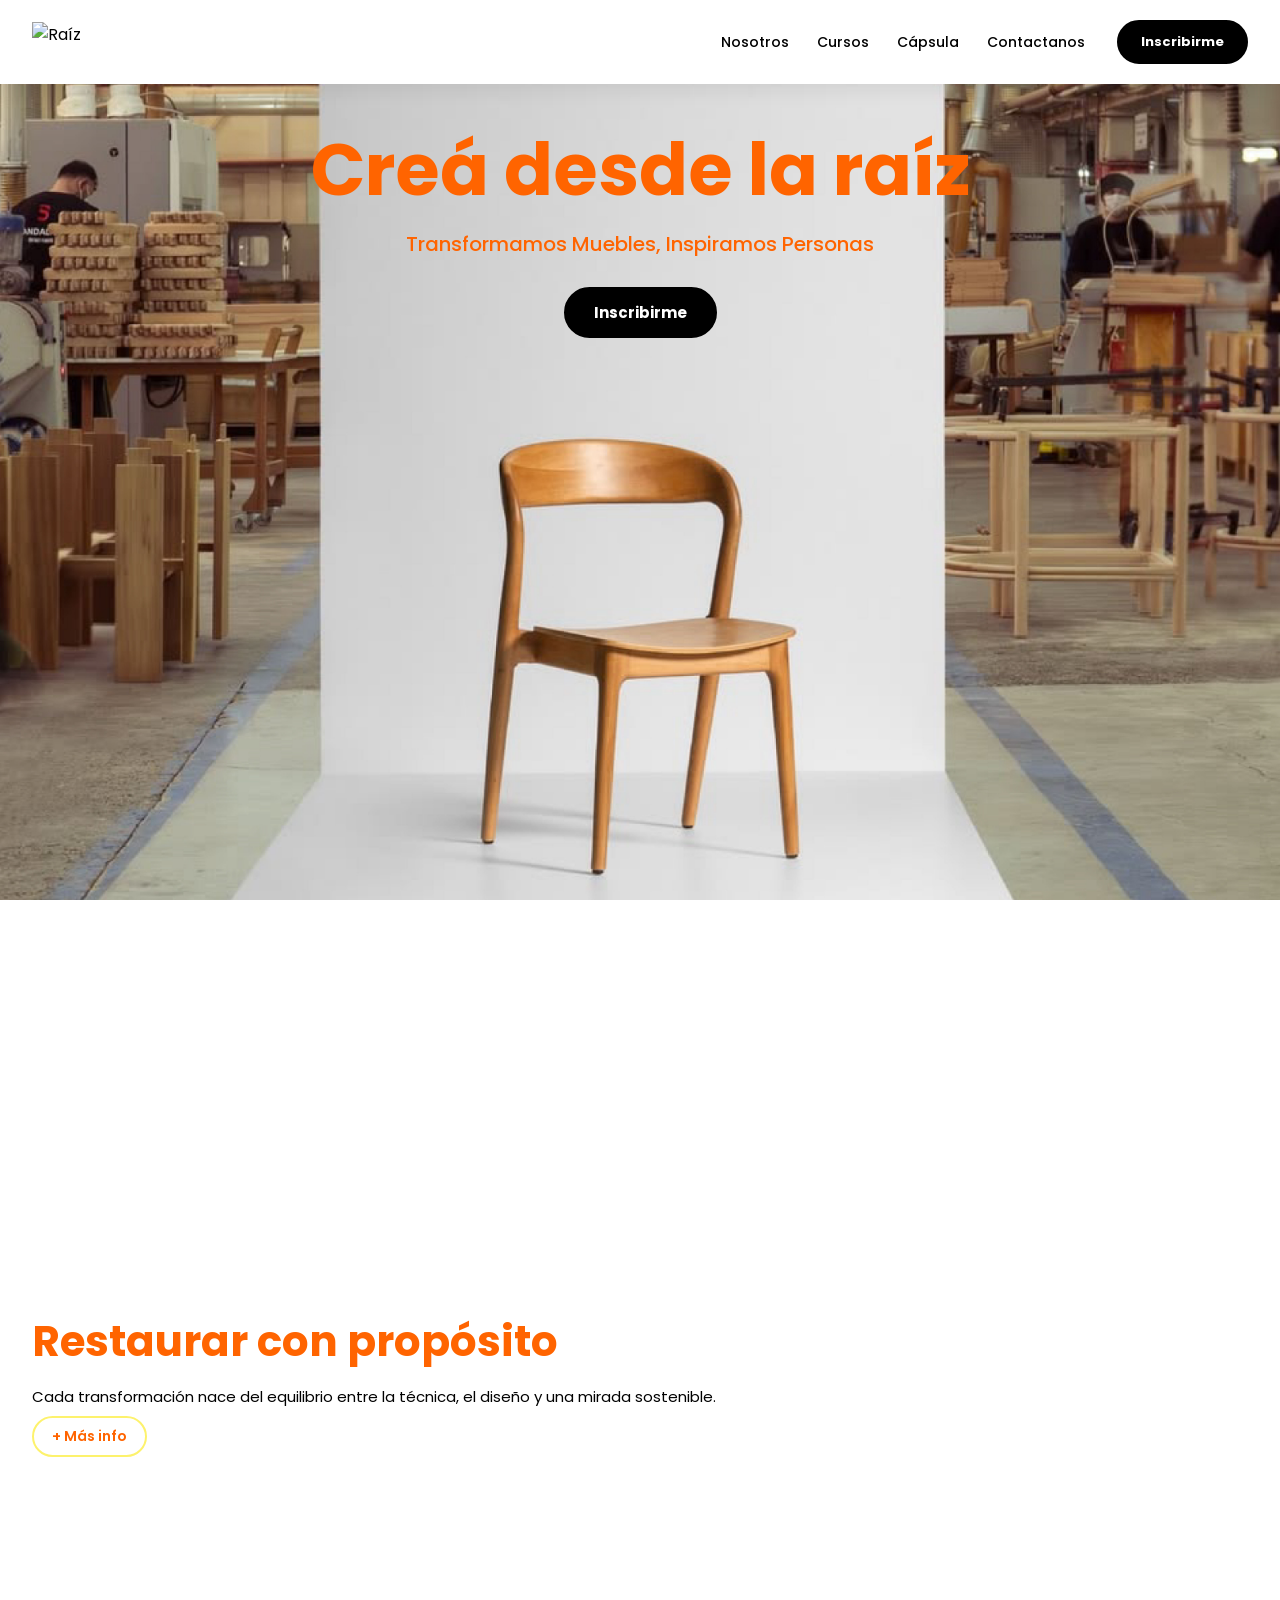
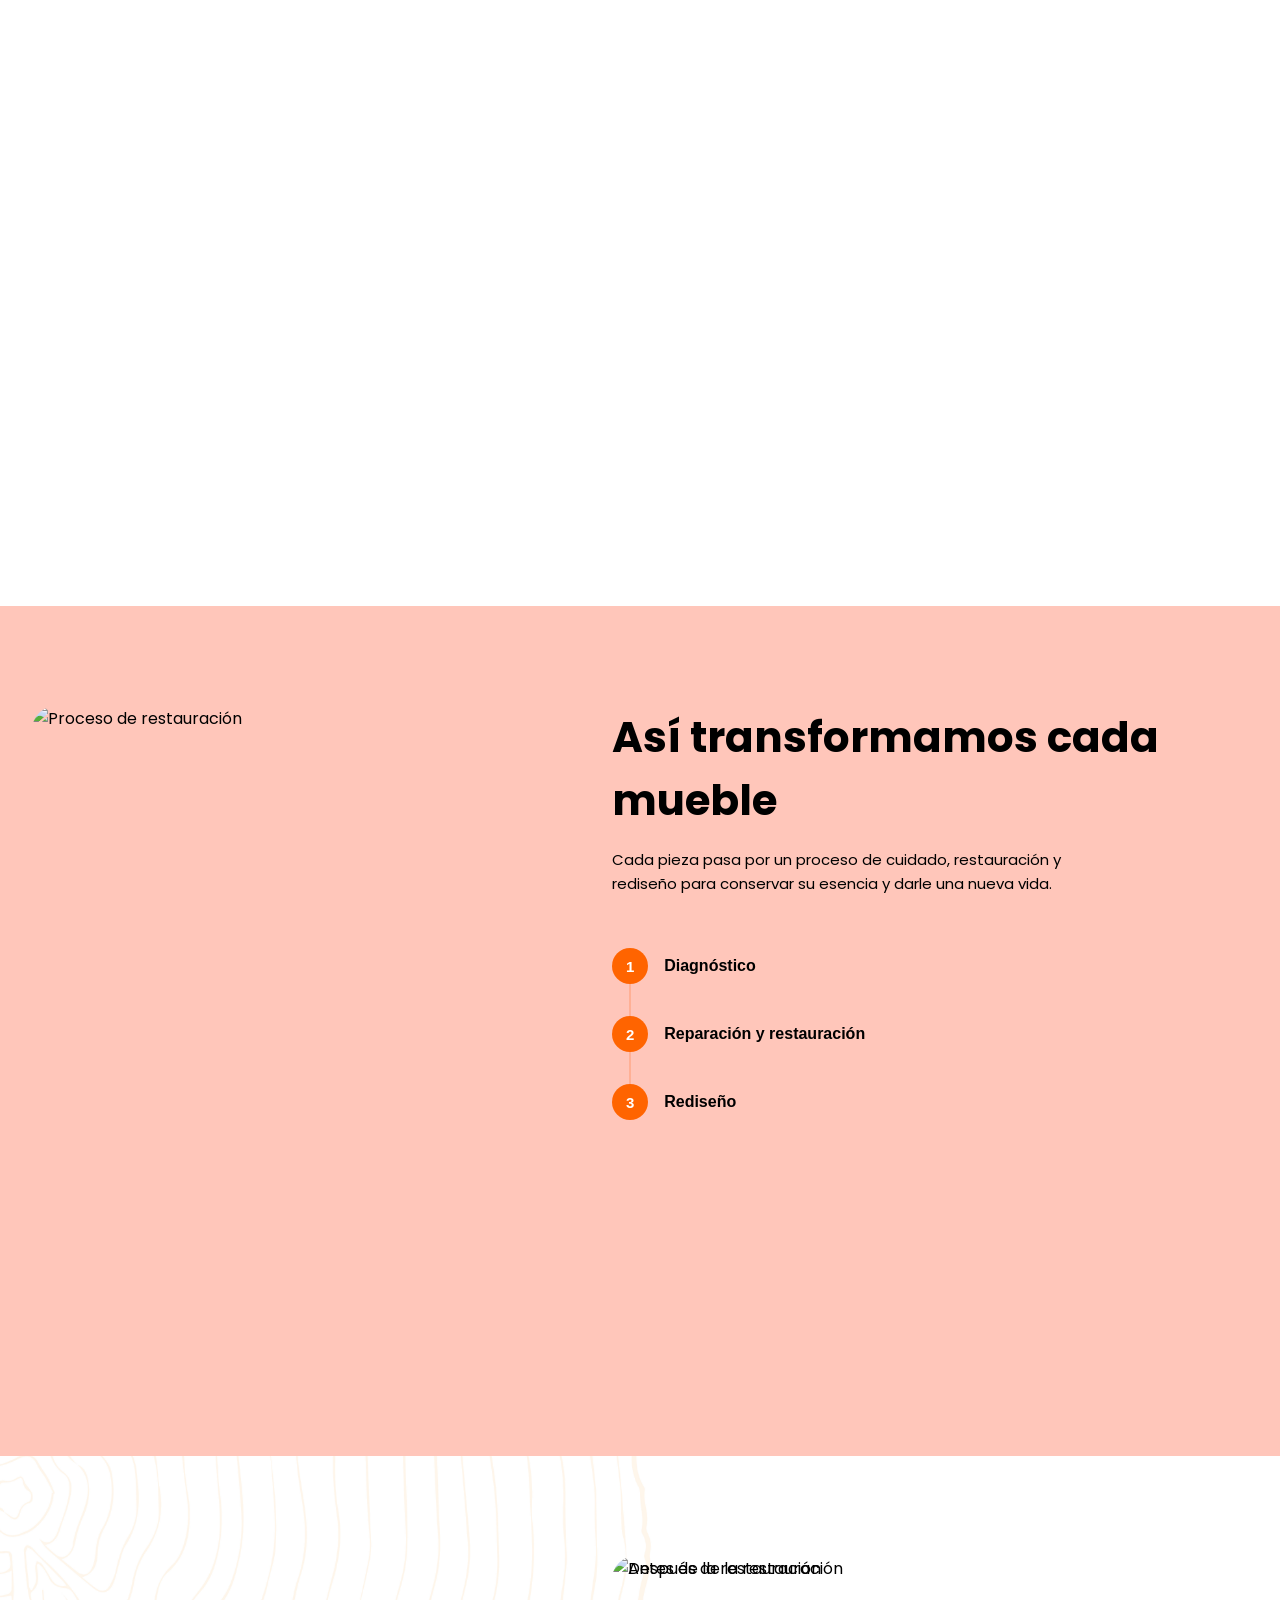
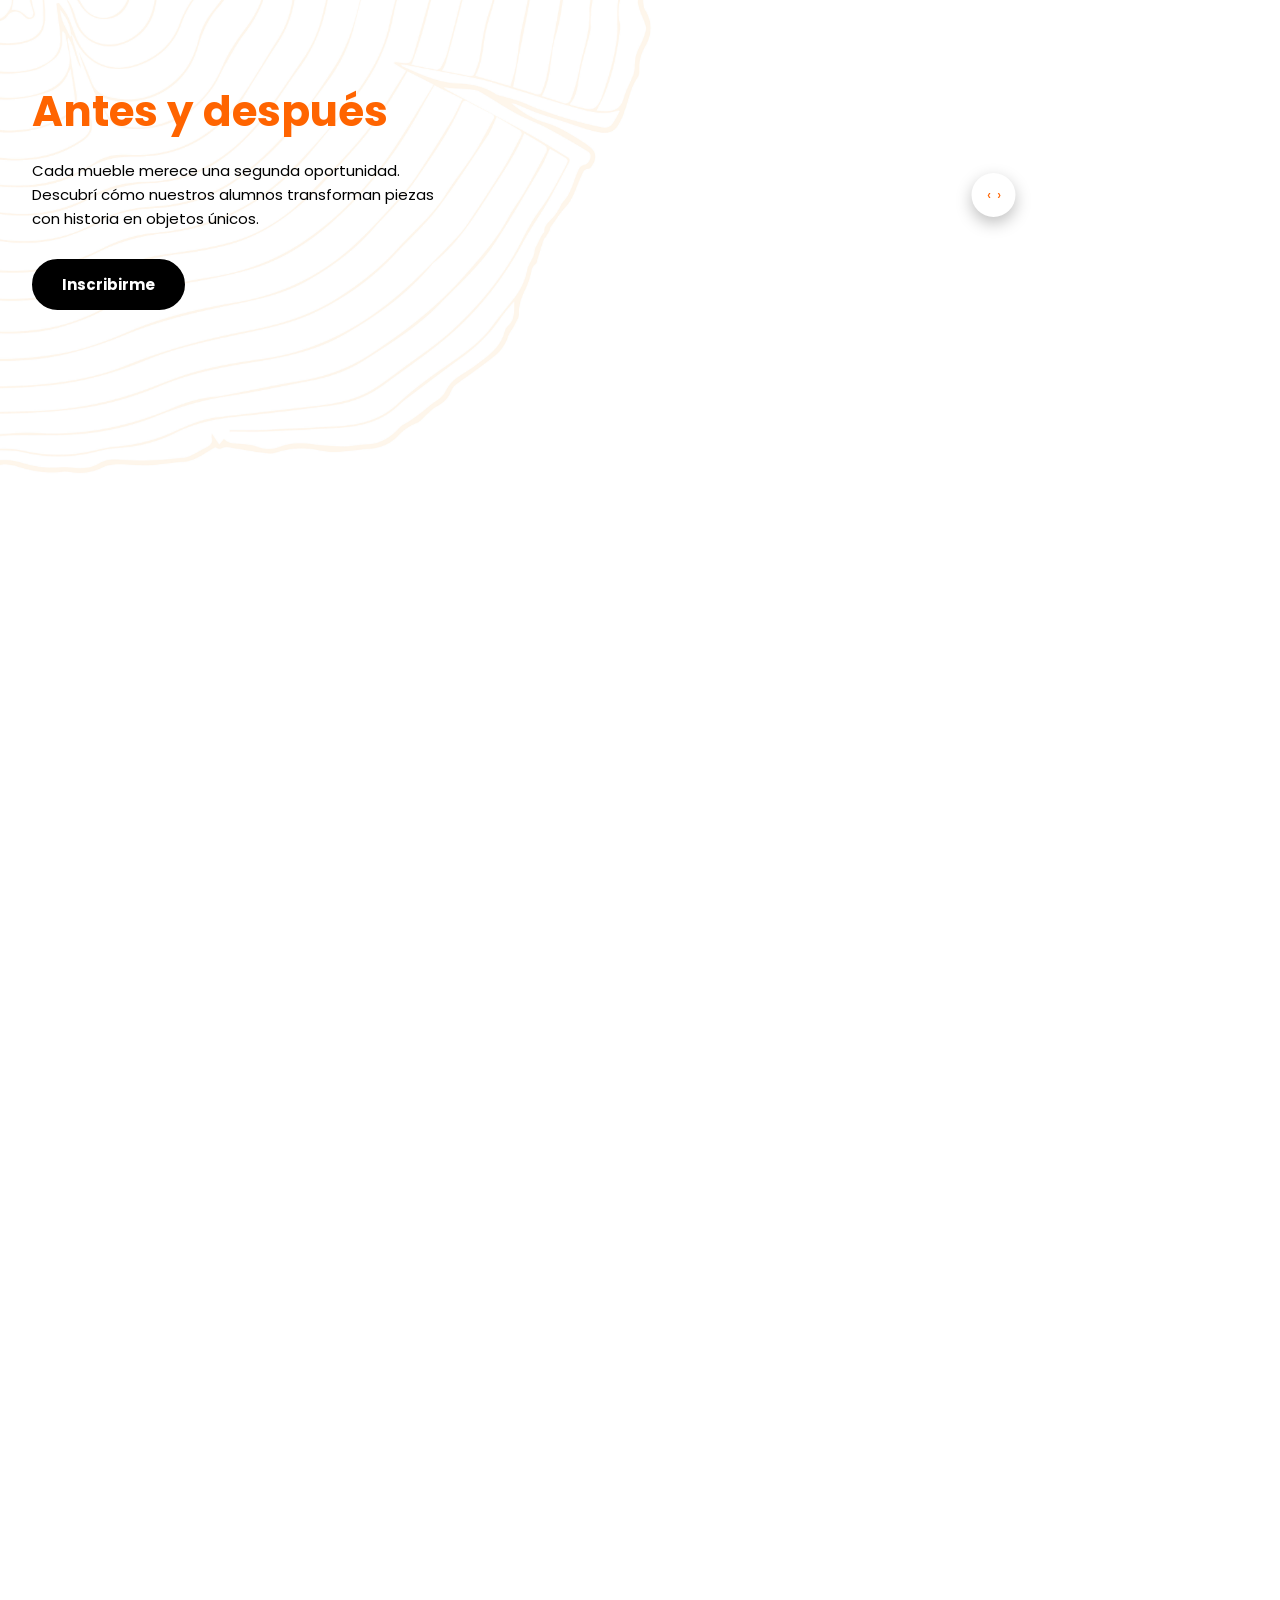
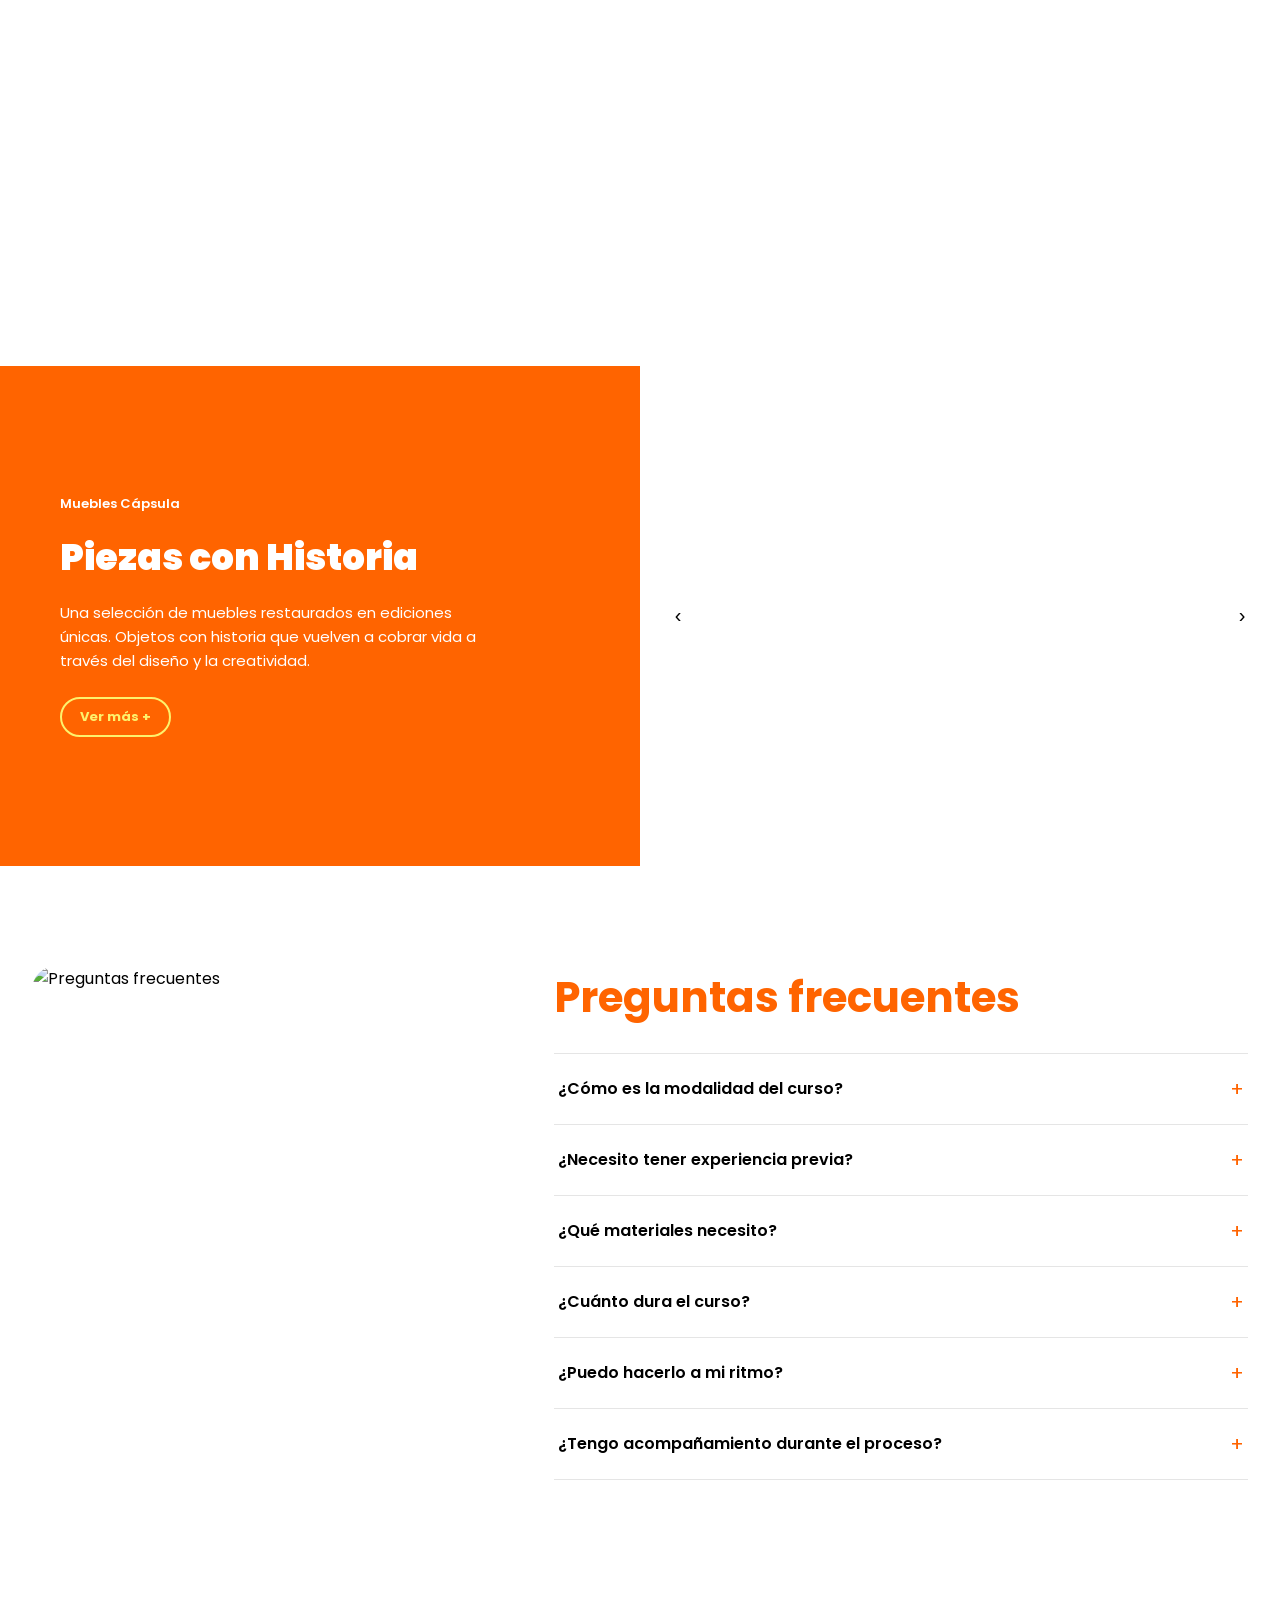
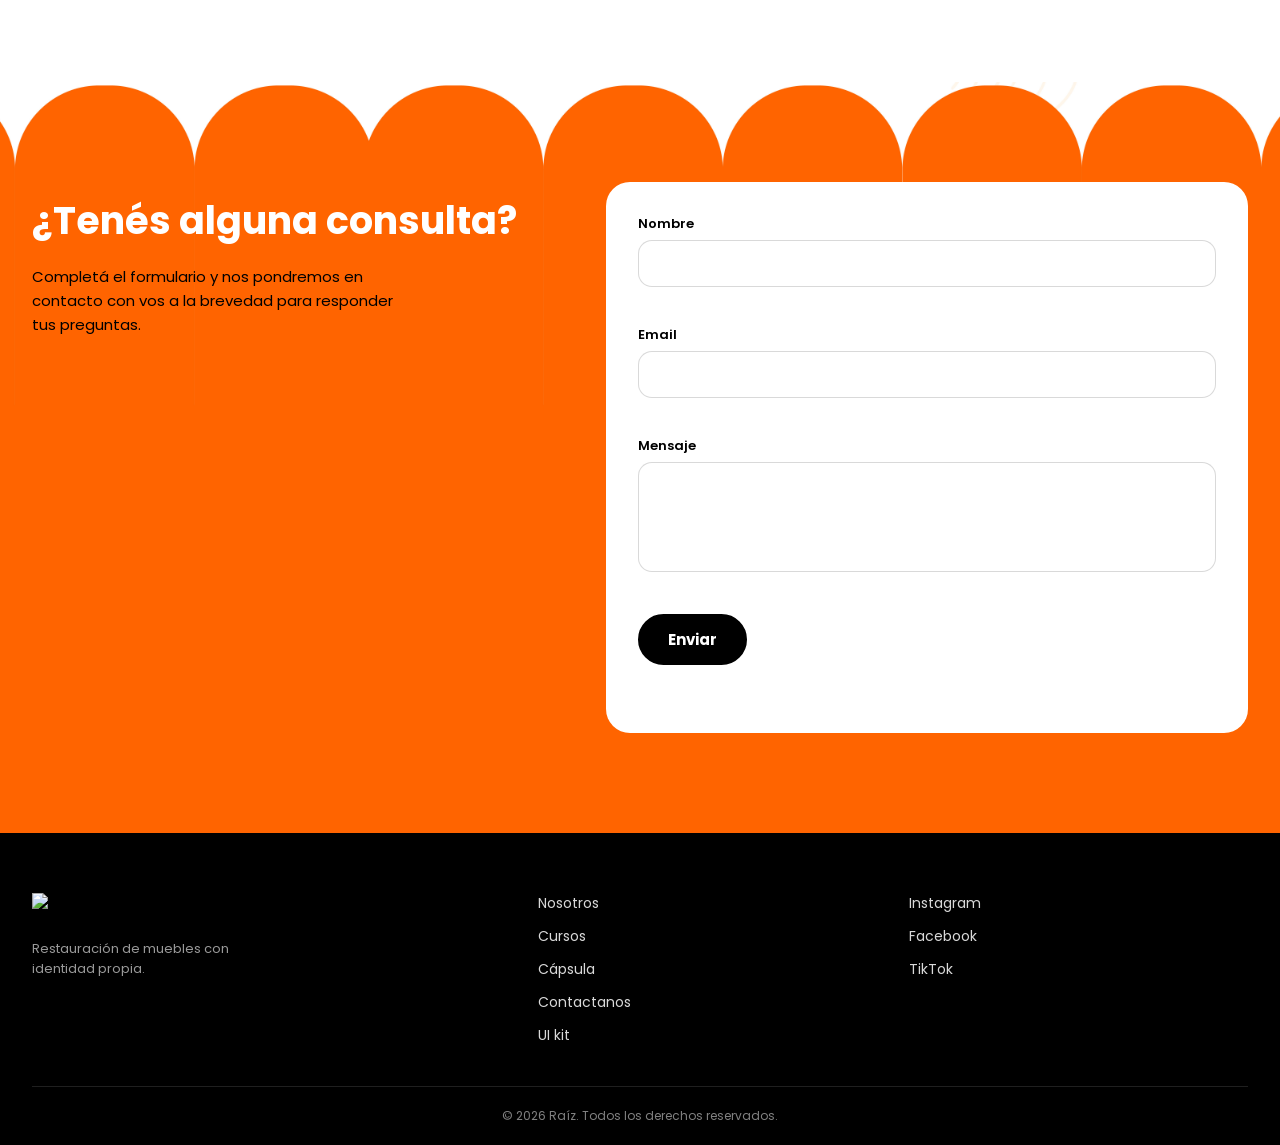
==== index.html @ 56f3cc18 "Add files via upload" ====
<!DOCTYPE html>
<html lang="es">
<head>
  <meta charset="UTF-8">
  <meta name="viewport" content="width=device-width, initial-scale=1.0">
  <title>Raíz | Restauración de Muebles</title>

  <!-- Poppins: tipografía general del sitio -->
  <link rel="preconnect" href="https://fonts.googleapis.com">
  <link rel="preconnect" href="https://fonts.gstatic.com" crossorigin>
  <link href="https://fonts.googleapis.com/css2?family=Poppins:wght@400;500;600;700;900&display=swap" rel="stylesheet">

  <link rel="stylesheet" href="styles-v2.css">
</head>
<body>

  <!-- ============ HEADER ============ -->
  <header class="header" id="header">
    <div class="header__inner">
      <!-- REEMPLAZAR: logo -->
      <a href="#" class="header__logo">
        <img src="assets/logo-23.png" alt="Raíz" class="header__logo-img">
      </a>

      <div class="header__right">
        <nav class="header__nav" id="headerNav">
          <a href="#nosotros" class="header__link">Nosotros</a>
          <a href="#cursos" class="header__link">Cursos</a>
          <a href="#capsula" class="header__link">Cápsula</a>
          <a href="#contacto" class="header__link">Contactanos</a>
        </nav>

        <a href="curso-principiantes.html" class="btn btn--primary header__cta">Inscribirme</a>

        <!-- Botón hamburguesa: solo visible en mobile -->
        <button class="header__burger" id="headerBurger" aria-label="Abrir menú" aria-expanded="false">
          <span></span>
          <span></span>
          <span></span>
        </button>
      </div>
    </div>
  </header>

  <!-- Menú mobile (overlay) -->
  <div class="mobile-menu" id="mobileMenu">
    <a href="#nosotros" class="mobile-menu__link">Nosotros</a>
    <a href="#cursos" class="mobile-menu__link">Cursos</a>
    <a href="#capsula" class="mobile-menu__link">Cápsula</a>
    <a href="#contacto" class="mobile-menu__link">Contactanos</a>
    <a href="curso-principiantes.html" class="btn btn--primary mobile-menu__cta">Inscribirme</a>
  </div>

 <!-- ============ HERO ============ -->
<!-- REEMPLAZAR: imagen de fondo del hero (desktop y mobile) -->
<section
  class="hero"
  id="hero"
  style="--bg-desktop: url('assets/fondos/hero-50.jpg'); --bg-mobile: url('assets/fondos/hero-58.jpg');"
>
  <div class="hero__content">
  <h1 class="hero__title" data-anim="fade">Creá desde la raíz</h1>
  <p class="hero__tagline" data-anim="fade">Transformamos Muebles, Inspiramos Personas</p>
  <a href="curso-principiantes.html" class="btn btn--primary hero__cta" data-anim="fade">Inscribirme</a>
</div>
</section>

<div style="height: 40vh;" aria-hidden="true"></div>

  <!-- ============ NOSOTROS ============ -->
<section
  class="nosotros"
  id="nosotros"
  data-scroll-anim
  style="
    --bg-desktop: url('assets/fondos/nosotros-69.png');
    --bg-mobile: url('assets/fondos/descrp-72.jpg');
  "
>
  <div class="nosotros__inner">

    <div class="nosotros__text">
      <h2 class="nosotros__title">Volver a las raíces</h2>
      <!-- REEMPLAZAR: texto descriptivo de Nosotros -->
      <p class="nosotros__desc">
        Somos una comunidad creativa que enseña restauración de muebles, reciclaje y diseño
        a través de cursos online pensados para quienes disfrutan crear con sus manos.
      </p>

      <div class="nosotros__chips">
        <div class="nosotros__chip">
          <!-- REEMPLAZAR: ícono -->
          <img src="assets/icono-54.png" alt="" class="nosotros__chip-icon">
          <strong class="nosotros__chip-text">Aprendé a tu ritmo</strong>
        </div>
        <div class="nosotros__chip">
          <!-- REEMPLAZAR: ícono -->
          <img src="assets/icono-86.png" alt="" class="nosotros__chip-icon">
          <strong class="nosotros__chip-text">Creá con propósito</strong>
        </div>
        <div class="nosotros__chip">
          <!-- REEMPLAZAR: ícono -->
          <img src="assets/iconos-53.png" alt="" class="nosotros__chip-icon">
          <strong class="nosotros__chip-text">Comunidad que inspira</strong>
        </div>
      </div>

      <a href="curso-principiantes.html" class="btn btn--primary">Inscribirme</a>
    </div>

    <div class="nosotros__image-wrap">
      <!-- REEMPLAZAR: imagen -->
      <img
        src="assets/fb-61.png"
        alt="Restauración de muebles"
        class="nosotros__image"
      >
    </div>

  </div>
</section>

<!-- ============ VOLVER A LAS RAÍCES (cards con flip) ============ -->
 <!-- REEMPLAZAR: imagen de fondo de la sección (desktop y mobile) -->
<section
  class="raices"
  id="raices"
  data-scroll-anim
  style="--bg-desktop: url('assets/fondos'); --bg-mobile: url('assets/fondos/');"
>
    <div class="raices__inner">
      <h2 class="raices__title">Restaurar con propósito</h2>
<p class="raices__desc">Cada transformación nace del equilibrio entre la técnica, el diseño y una mirada sostenible.</p>
<a href="#" class="btn btn--outline btn--sm raices__more">+ Más info</a>

<div class="flip-grid">

  <!-- Card 1 -->
  <div class="raices__card">
    <div class="flip-card" tabindex="0" role="button" aria-pressed="false">
      <div class="flip-card__inner">
        <div class="flip-card__face flip-card__face--front">
          <!-- REEMPLAZAR: imagen frente -->
          <img src="assets/carddel-07.png" alt="Técnica rigurosa" class="flip-card__img">
          <div class="flip-card__front-text">
            <h3 class="flip-card__title">Técnica rigurosa</h3>
          </div>
        </div>
        <div class="flip-card__face flip-card__face--back">
          <!-- REEMPLAZAR: imagen reverso -->
          <img src="assets/cardsatras-15.png" alt="" class="flip-card__img">
          <p class="flip-card__back-text">Diagnóstico, reparación y restauración integral paso a paso.</p>
        </div>
      </div>
    </div>
  </div>

  <!-- Card 2 -->
  <div class="raices__card">
    <div class="flip-card" tabindex="0" role="button" aria-pressed="false">
      <div class="flip-card__inner">
        <div class="flip-card__face flip-card__face--front">
          <!-- REEMPLAZAR: imagen frente -->
          <img src="assets/carddel-14.png" alt="Mirada de diseño" class="flip-card__img">
          <div class="flip-card__front-text">
            <h3 class="flip-card__title">Mirada de diseño</h3>
          </div>
        </div>
        <div class="flip-card__face flip-card__face--back">
          <!-- REEMPLAZAR: imagen reverso -->
          <img src="assets/cardsatras-16.png" alt="" class="flip-card__img">
          <p class="flip-card__back-text">Cada mueble restaurado es una pieza única con identidad visual propia.</p>
        </div>
      </div>
    </div>
  </div>

  <!-- Card 3 -->
  <div class="raices__card">
    <div class="flip-card" tabindex="0" role="button" aria-pressed="false">
      <div class="flip-card__inner">
        <div class="flip-card__face flip-card__face--front">
          <!-- REEMPLAZAR: imagen frente -->
          <img src="assets/carddel-18.png" alt="Sustentabilidad real" class="flip-card__img">
          <div class="flip-card__front-text">
            <h3 class="flip-card__title">Sustentabilidad real</h3>
          </div>
        </div>
        <div class="flip-card__face flip-card__face--back">
          <!-- REEMPLAZAR: imagen reverso -->
          <img src="assets/cardsatras-17.png" alt="" class="flip-card__img">
          <p class="flip-card__back-text">Recuperar antes de descartar. Una práctica conciente y de bajo impacto.</p>
        </div>
      </div>
    </div>
  </div>

</div>
    </div>      <!-- cierra .raices__inner -->
  </section>    <!-- cierra section.raices -->

</div>

 

  <!-- ============ FRANJA DE NÚMEROS ============ -->
  <!-- REEMPLAZAR: imagen de fondo (desktop y mobile) -->
  <section
    class="stats"
    id="stats"
    data-scroll-anim
   style="--bg-desktop: url('assets/fondos/cton-19.jpg'); --bg-mobile: url('assets/fondos/crono-34.jpg');"
  >
    <div class="stats__inner">
      <div class="stats__item">
        <span class="stats__number" data-target="200" data-prefix="+">0</span>
        <span class="stats__label">alumnos</span>
      </div>
      <div class="stats__item">
        <span class="stats__number" data-target="250" data-prefix="+">0</span>
        <span class="stats__label">muebles restaurados</span>
      </div>
      <div class="stats__item">
        <span class="stats__number" data-target="6">0</span>
        <span class="stats__label">años de trayectoria</span>
      </div>
    </div>
  </section>

<!-- ============ ASÍ TRANSFORMAMOS CADA MUEBLE ============ -->
<!-- REEMPLAZAR: imagen de fondo de la sección (desktop y mobile) -->
<section
  class="proceso"
  id="proceso"
  data-scroll-anim
>
  <div class="proceso__inner">

    <div class="proceso__image-wrap">
      <!-- REEMPLAZAR: imagen por defecto (antes de abrir cualquier paso) -->
      <img
        src="assets/pasos-85.png"
        alt="Proceso de restauración"
        class="proceso__image"
        id="procesoImage"
      >
    </div>

    <div class="proceso__content">
      <h2 class="proceso__title">Así transformamos cada mueble</h2>
      <p class="proceso__subtitle">
        Cada pieza pasa por un proceso de cuidado, restauración y rediseño
        para conservar su esencia y darle una nueva vida.
      </p>

      <div class="proceso-steps" id="procesoSteps">

        <div class="proceso-step" data-image="assets/pasos-82.png">
          <button class="proceso-step__header" aria-expanded="false">
            <span class="proceso-step__num">1</span>
            <span class="proceso-step__title">Diagnóstico</span>
          </button>
          <div class="proceso-step__panel">
            <div class="proceso-step__panel-inner">
              <p>Evaluamos el estado del mueble para definir el mejor proceso de restauración.</p>
            </div>
          </div>
        </div>

        <div class="proceso-step" data-image="assets/pasos-83.png">
          <button class="proceso-step__header" aria-expanded="false">
            <span class="proceso-step__num">2</span>
            <span class="proceso-step__title">Reparación y restauración</span>
          </button>
          <div class="proceso-step__panel">
            <div class="proceso-step__panel-inner">
              <p>Recuperamos la estructura y restauramos cada detalle respetando su esencia original.</p>
            </div>
          </div>
        </div>

        <div class="proceso-step" data-image="assets/pasos-84.png">
          <button class="proceso-step__header" aria-expanded="false">
            <span class="proceso-step__num">3</span>
            <span class="proceso-step__title">Rediseño</span>
          </button>
          <div class="proceso-step__panel">
            <div class="proceso-step__panel-inner">
              <p>Renovamos cada pieza con acabados y detalles que combinan historia y diseño contemporáneo.</p>
            </div>
          </div>
        </div>

      </div>
    </div>

  </div>
</section>

  

  <!-- ============ ANTES Y DESPUÉS ============ -->
  <!-- REEMPLAZAR: imagen de fondo de la sección (desktop y mobile) -->
  <section
    class="ba"
    id="antes-despues"
    data-scroll-anim
    style="--bg-desktop: url('assets/fondos/antes-72.jpg'); --bg-mobile: url('assets/img/ba-fondo-mobile.jpg');"
  >
    <div class="ba__inner">
 
      <div class="ba__text">
        <h2 class="ba__title">Antes y después</h2>
        <!-- REEMPLAZAR: texto descriptivo -->
        <p class="ba__desc">
          Cada mueble merece una segunda oportunidad. Descubrí cómo nuestros
          alumnos transforman piezas con historia en objetos únicos.
        </p>
        <a href="curso-principiantes.html" class="btn btn--primary">Inscribirme</a>
      </div>
 
      <div class="ba-slider" id="baSlider">
        <!-- REEMPLAZAR: imagen "después" (queda debajo, se revela al arrastrar) -->
        <img src="assets/antesydesp-53.png" alt="Después de la restauración" class="ba-slider__img ba-slider__img--after">
 
        <!-- REEMPLAZAR: imagen "antes" (se recorta con clip-path al arrastrar) -->
        <img src="assets/antesydesp-54.png" alt="Antes de la restauración" class="ba-slider__img ba-slider__img--before" id="baBeforeImg">
 
       <div class="ba-slider__handle" id="baHandle">
  <span class="ba-slider__handle-icon"><span>‹</span><span>›</span></span>
</div>
      </div>
 
    </div>
  </section>

  <!-- ============ CURSOS ============ -->
<!-- REEMPLAZAR: imagen de fondo de la sección -->
<section
  class="cursos"
  id="cursos"
  data-scroll-anim
  style="
    --bg-desktop: url('assets/fondos/curso-73-74.jpg');
    --bg-mobile: url('assets/fondos/mobilcursos-77.jpg');
  "
>
  <div class="cursos__inner">
    
    <h2 class="cursos__title">Cursos para transformar</h2>
    <!-- REEMPLAZAR: texto descriptivo -->
    <p class="cursos__subtitle">
      Descubrí técnicas de restauración, tapicería y diseño en una comunidad
      creativa que comparte la pasión por recuperar, reinventar y crear.
    </p>
    <a href="#" class="btn btn--outline btn--sm cursos__more">Más cursos +</a>

    <div class="cursos__grid">

      <!-- Card 1 -->
      <article class="curso-card" data-stagger>
        <div class="curso-card__img">
          <!-- REEMPLAZAR: imagen -->
          <img src="assets/cursoprin.png" alt="Restauración para principiantes">
          <div class="curso-card__img-overlay">
            <h3 class="curso-card__img-title">Restauración para principiantes</h3>
            <div class="curso-card__chips">
              <span class="curso-card__chip">6 semanas</span>
              <span class="curso-card__chip">Online</span>
            </div>
          </div>
        </div>
        <div class="curso-card__body">
          <p class="curso-card__desc">
            Desde cero y a tu ritmo, aprendé a restaurar muebles de madera con técnicas prácticas y acompañamiento paso a paso.
          </p>
          
          <div class="curso-card__footer">
            <span class="curso-card__price">$12.000 <span class="curso-card__currency">ARS</span></span>
            <a href="curso-principiantes.html" class="btn btn--primary curso-card__cta">Inscribirme</a>
          </div>
        </div>
      </article>

      <!-- Card 2 -->
      <article class="curso-card" data-stagger>
        <div class="curso-card__img">
          <img src="assets/cursoav.png" alt="Restauración Avanzados">
          <div class="curso-card__img-overlay">
            <h3 class="curso-card__img-title">Restauración Avanzados</h3>
            <div class="curso-card__chips">
              <span class="curso-card__chip">10 semanas</span>
              <span class="curso-card__chip">Online + vivo</span>
            </div>
          </div>
        </div>
        <div class="curso-card__body">
          <p class="curso-card__desc">
            Aprendé técnicas de restauración, reparación y acabado para
            devolverles vida a muebles de madera y lograr resultados de
            calidad profesional.
          </p>
         
          <div class="curso-card__footer">
            <span class="curso-card__price">$12.000 <span class="curso-card__currency">ARS</span></span>
            <a href="curso-principiantes.html" class="btn btn--primary curso-card__cta">Inscribirme</a>
          </div>
        </div>
      </article>

      <!-- Card 3 -->
      <article class="curso-card" data-stagger>
        <div class="curso-card__img">
          <img src="assets/tapiz.png" alt="Tapicería de Sillas">
          <div class="curso-card__img-overlay">
            <h3 class="curso-card__img-title">Tapicería de Sillas</h3>
            <div class="curso-card__chips">
              <span class="curso-card__chip">8 semanas</span>
              <span class="curso-card__chip">Online</span>
            </div>
          </div>
        </div>
        <div class="curso-card__body">
          <p class="curso-card__desc">
            Aprendé a restaurar y renovar tapizados de sillas utilizando
            técnicas prácticas, materiales adecuados y terminaciones de
            calidad.
          </p>
          
          <div class="curso-card__footer">
            <span class="curso-card__price">$12.000 <span class="curso-card__currency">ARS</span></span>
            <a href="curso-principiantes.html" class="btn btn--primary curso-card__cta">Inscribirme</a>
          </div>
        </div>
      </article>

    </div>
  </div>
</section>

  
  <!-- ============ TESTIMONIOS ============ -->
<!-- REEMPLAZAR: imagen de fondo de la sección -->
<section class="testimonios" id="testimonios" data-scroll-anim style="background-image: url('assets/fondos/testim-74.jpg');">
  <div class="testimonios__inner">
    
    <h2 class="testimonios__title">Muebles renovados,<br>historias que continúan</h2>
    <p class="testimonios__subtitle">
      Restaurar es rescatar historias y crear nuevas posibilidades. Estas son
      algunas de las transformaciones que nos inspiran.
    </p>

    <div class="testimonios__slider-wrapper">
      <button class="testimonios__arrow testimonios__arrow--prev" id="testiPrev" aria-label="Anterior">‹</button>

      <div class="testimonios__track-container">
        <div class="testimonios__track" id="testiTrack">

          <div class="testimonio-card" style="background-image: url('assets/testim-55.png');">
  <p>"Llegué sin experiencia y terminé restaurando una cómoda antigua que tenía guardada mi familia desde hace años. Las clases son claras y el acompañamiento es excelente."</p>
  <div class="testimonio-card__author">
    <strong>María G.</strong>
    <small>Alumna de Restauración Básica</small>
  </div>
</div>

<div class="testimonio-card" style="background-image: url('assets/testim-55.png');">
  <p>"Lo que más me gustó fue aprender técnicas profesionales que realmente se usan en el oficio. Hoy realizo trabajos por encargo gracias a lo aprendido en el curso."</p>
  <div class="testimonio-card__author">
    <strong>Javier R.</strong>
    <small>Restauración para Avanzados</small>
  </div>
</div>

<div class="testimonio-card" style="background-image: url('assets/testim-55.png');">
  <p>"Las explicaciones paso a paso y las prácticas me dieron mucha confianza. Recomiendo el curso a cualquiera que quiera iniciarse en la restauración."</p>
  <div class="testimonio-card__author">
    <strong>Lucía M.</strong>
    <small>Restauración para principiantes</small>
  </div>
</div>

<div class="testimonio-card" style="background-image: url('assets/testim-55.png');">
  <p>"Restauré una mesa de roble que pensé que no tenía solución. Aprendí sobre lijado, reparación y acabados de una manera muy práctica."</p>
  <div class="testimonio-card__author">
    <strong>Carlos A.</strong>
    <small>Restauración para Avanzados</small>
  </div>
</div>

<div class="testimonio-card" style="background-image: url('assets/testim-55.png');">
  <p>"Además de aprender un oficio, descubrí una actividad que disfruto muchísimo. El ambiente de las clases es muy agradable y motivador."</p>
  <div class="testimonio-card__author">
    <strong>Ana P.</strong>
    <small>Tapicería de Sillas</small>
  </div>
</div>

<div class="testimonio-card" style="background-image: url('assets/testim-55.png');">
  <p>"La calidad del contenido superó mis expectativas. Cada módulo está bien organizado y permite avanzar incluso si nunca trabajaste con madera."</p>
  <div class="testimonio-card__author">
    <strong>Federico S.</strong>
    <small>Restauración para principiantes</small>
  </div>
</div>

        </div>
      </div>

      <button class="testimonios__arrow testimonios__arrow--next" id="testiNext" aria-label="Siguiente">›</button>
    </div>

    <div class="testimonios__dots" id="testiDots"></div>
  </div>
</section>

  <!-- ============ CÁPSULA ============ -->
<section class="capsula" id="capsula" data-scroll-anim>
  <div class="capsula__split">

    <!-- Mitad izquierda: fondo negro + texto -->
    <div class="capsula__text-panel">
      <div class="capsula__text">
        <span class="capsula__label">Muebles Cápsula</span>
        <h2 class="capsula__title">Piezas con Historia</h2>
        <!-- REEMPLAZAR: texto descriptivo -->
        <p class="capsula__desc">
          Una selección de muebles restaurados en ediciones únicas. Objetos con
          historia que vuelven a cobrar vida a través del diseño y la creatividad.
        </p>
        <a href="#" class="btn btn--outline btn--sm capsula__link">Ver más +</a>
      </div>
    </div>

    <!-- Mitad derecha: carrusel infinito con flechas -->
    <div class="capsula__carousel-panel">
      <div class="capsula__track" id="capsulaTrack">
  <!-- REEMPLAZAR: imágenes del carrusel -->
  <div class="capsula__slide" style="background-image: url('assets/carrusel-46.jpg');">
    <div class="capsula__slide-overlay">
      <div class="capsula__slide-info">
        <strong>Sofía Martínez</strong>
        <span>Curso de Restauración para Principiantes</span>
      </div>
    </div>
  </div>
  <div class="capsula__slide" style="background-image: url('assets/carrusel-47.jpg');">
    <div class="capsula__slide-overlay">
      <div class="capsula__slide-info">
        <strong>Martín López</strong>
        <span>Curso de Restauración para Principiantes</span>
      </div>
    </div>
  </div>
  <div class="capsula__slide" style="background-image: url('assets/carrusel-48.jpg');">
    <div class="capsula__slide-overlay">
      <div class="capsula__slide-info">
        <strong>Valentina Fernández</strong>
        <span>Curso de Restauración Avanzada</span>
      </div>
    </div>
  </div>
  <div class="capsula__slide" style="background-image: url('assets/carrusel-49.jpg');">
    <div class="capsula__slide-overlay">
      <div class="capsula__slide-info">
        <strong>Nicolás Rodríguez</strong>
        <span>Curso de Restauración Avanzada</span>
      </div>
    </div>
  </div>
  <div class="capsula__slide" style="background-image: url('assets/carrusel-52.jpg');">
    <div class="capsula__slide-overlay">
      <div class="capsula__slide-info">
        <strong>Camila Herrera</strong>
        <span>Curso de Tapicería de Sillas</span>
      </div>
    </div>
  </div>
  <!-- Set duplicado, necesario para que el loop sea infinito sin cortes -->
  <div class="capsula__slide" style="background-image: url('assets/carrusel-46.jpg');">
    <div class="capsula__slide-overlay">
      <div class="capsula__slide-info">
        <strong>Sofía Martínez</strong>
        <span>Curso de Restauración para Principiantes</span>
      </div>
    </div>
  </div>
  <div class="capsula__slide" style="background-image: url('assets/carrusel-47.jpg');">
    <div class="capsula__slide-overlay">
      <div class="capsula__slide-info">
        <strong>Martín López</strong>
        <span>Curso de Restauración para Principiantes</span>
      </div>
    </div>
  </div>
  <div class="capsula__slide" style="background-image: url('assets/carrusel-48.jpg');">
    <div class="capsula__slide-overlay">
      <div class="capsula__slide-info">
        <strong>Valentina Fernández</strong>
        <span>Curso de Restauración Avanzada</span>
      </div>
    </div>
  </div>
  <div class="capsula__slide" style="background-image: url('assets/carrusel-49.jpg');">
    <div class="capsula__slide-overlay">
      <div class="capsula__slide-info">
        <strong>Nicolás Rodríguez</strong>
        <span>Curso de Restauración Avanzada</span>
      </div>
    </div>
  </div>
  <div class="capsula__slide" style="background-image: url('assets/carrusel-52.jpg');">
    <div class="capsula__slide-overlay">
      <div class="capsula__slide-info">
        <strong>Camila Herrera</strong>
        <span>Curso de Tapicería de Sillas</span>
      </div>
    </div>
  </div>
</div>
      <button class="capsula__arrow capsula__arrow--prev" id="capsulaPrev" aria-label="Imagen anterior">‹</button>
      <button class="capsula__arrow capsula__arrow--next" id="capsulaNext" aria-label="Imagen siguiente">›</button>
    </div>

  </div>
</section>

<!-- ============ PREGUNTAS FRECUENTES ============ -->
  <!-- REEMPLAZAR: imagen de fondo de la sección (desktop y mobile) -->
<section
  class="faq"
  id="faq"
  data-scroll-anim
  style="--bg-desktop: url('assets/img/faq-fondo-desktop.jpg'); --bg-mobile: url('assets/fondos/moviltestim-79.jpg');"
>
    <div class="faq__inner">

      <div class="faq__image-wrap">
        <!-- REEMPLAZAR: imagen por defecto de FAQ (antes de abrir cualquier pregunta) -->
        <img
          src="assets/preg-22.png"
          alt="Preguntas frecuentes"
          class="faq__image"
          id="faqImage"
        >
      </div>

      <div class="faq__content">
        <h2 class="faq__title">Preguntas frecuentes</h2>

        <div class="accordion" id="accordionFaq">

          <div class="accordion__item" data-image="assets/preg-08.png">
            <button class="accordion__header" aria-expanded="false">
              <span>¿Cómo es la modalidad del curso?</span>
              <span class="accordion__icon">+</span>
            </button>
            <div class="accordion__panel">
              <div class="accordion__panel-inner">
                <!-- REEMPLAZAR: respuesta -->
                <p>Es 100% online, con clases grabadas a las que accedés cuando quieras.</p>
              </div>
            </div>
          </div>

          <div class="accordion__item" data-image="assets/preg-09.png">
            <button class="accordion__header" aria-expanded="false">
              <span>¿Necesito tener experiencia previa?</span>
              <span class="accordion__icon">+</span>
            </button>
            <div class="accordion__panel">
              <div class="accordion__panel-inner">
                <p>No, arrancamos desde cero. Cada curso está pensado para todos los niveles.</p>
              </div>
            </div>
          </div>

          <div class="accordion__item" data-image="assets/preg-10.png">
            <button class="accordion__header" aria-expanded="false">
              <span>¿Qué materiales necesito?</span>
              <span class="accordion__icon">+</span>
            </button>
            <div class="accordion__panel">
              <div class="accordion__panel-inner">
                <p>Te compartimos una lista de materiales básicos, fáciles de conseguir, antes de empezar.</p>
              </div>
            </div>
          </div>

          <div class="accordion__item" data-image="assets/preg-11.png">
            <button class="accordion__header" aria-expanded="false">
              <span>¿Cuánto dura el curso?</span>
              <span class="accordion__icon">+</span>
            </button>
            <div class="accordion__panel">
              <div class="accordion__panel-inner">
                <p>La duración varía según el curso, entre 6 y 10 semanas aproximadamente.</p>
              </div>
            </div>
          </div>

          <div class="accordion__item" data-image="assets/preg-12.png">
            <button class="accordion__header" aria-expanded="false">
              <span>¿Puedo hacerlo a mi ritmo?</span>
              <span class="accordion__icon">+</span>
            </button>
            <div class="accordion__panel">
              <div class="accordion__panel-inner">
                <p>Sí, el contenido queda disponible para que avances cuando puedas.</p>
              </div>
            </div>
          </div>

       

        

          <div class="accordion__item" data-image="assets/preg-13.png">
            <button class="accordion__header" aria-expanded="false">
              <span>¿Tengo acompañamiento durante el proceso?</span>
              <span class="accordion__icon">+</span>
            </button>
            <div class="accordion__panel">
              <div class="accordion__panel-inner">
                <p>Sí, vas a tener acompañamiento de nuestros profesores durante todo el curso.</p>
              </div>
            </div>
          </div>

        </div>
      </div>

    </div>
  </section>


  <!-- ============ CONTACTO ============ -->
 <!-- REEMPLAZAR: imagen de fondo de la sección (desktop y mobile) -->
<section
  class="contacto"
  id="contacto"
  data-scroll-anim
  style="--bg-desktop: url('assets/fondos/contc-75-75.jpg'); --bg-mobile: url('assets/fondos/mobiltestim-79.jpg');"
>
    <div class="contacto__inner">

      <div class="contacto__text">
        <span class="contacto__label"></span>
        <h2 class="contacto__title">¿Tenés alguna consulta?</h2>
        <!-- REEMPLAZAR: texto descriptivo -->
        <p class="contacto__desc">
          Completá el formulario y nos pondremos en contacto con vos a la
          brevedad para responder tus preguntas.
        </p>
      </div>

      <form class="contacto__form" id="contactoForm" novalidate>
        <div class="form-group">
          <label for="nombre">Nombre</label>
          <input type="text" id="nombre" name="nombre">
          <span class="form-error" id="errorNombre"></span>
        </div>

        <div class="form-group">
          <label for="email">Email</label>
          <input type="email" id="email" name="email">
          <span class="form-error" id="errorEmail"></span>
        </div>

        <div class="form-group">
          <label for="mensaje">Mensaje</label>
          <textarea id="mensaje" name="mensaje" rows="4"></textarea>
          <span class="form-error" id="errorMensaje"></span>
        </div>

        <button type="submit" class="btn btn--dark contacto__submit">Enviar</button>

        <p class="contacto__success" id="contactoSuccess" role="status"></p>
      </form>

    </div>
  </section>

  <!-- ============ FOOTER ============ -->
  <footer class="footer">
    <div class="footer__inner">

      <div class="footer__brand">
        <!-- REEMPLAZAR: logo (mismo archivo que el header) -->
        <img src="assets/logo-23.png" alt="Raíz" class="footer__logo-img">
        <p class="footer__tagline">Restauración de muebles con identidad propia.</p>
      </div>

      <nav class="footer__nav">
        <a href="#nosotros" class="footer__link">Nosotros</a>
        <a href="#cursos" class="footer__link">Cursos</a>
        <a href="#capsula" class="footer__link">Cápsula</a>
        <a href="#contacto" class="footer__link">Contactanos</a>
         <a href="#" class="footer__link">UI kit</a>
      </nav>

      <div class="footer__social">
        <!-- REEMPLAZAR: links de redes sociales -->
        <a href="#" aria-label="Instagram" class="footer__social-link">Instagram</a>
        <a href="#" aria-label="Facebook" class="footer__social-link">Facebook</a>
        <a href="#" aria-label="TikTok" class="footer__social-link">TikTok</a>
      </div>

    </div>

    <div class="footer__bottom">
      <p>© 2026 Raíz. Todos los derechos reservados.</p>
    </div>
  </footer>

  <script src="script-v2.js"></script>
</body>
</html>
---- styles-v2.css ----
/* ==========================================================================
   RAÍZ V2 — VARIABLES GLOBALES
   ========================================================================== */
:root {
  --amarillo: #fdf26c;
  --rosa: #ffc6ba;
  --naranja: #ff6400;
  --negro: #000000;
  --blanco: #ffffff;

  --font-principal: 'Poppins', sans-serif;

  --radius: 24px;
  --radius-sm: 14px;

  --header-height: 84px;
}

* {
  margin: 0;
  padding: 0;
  box-sizing: border-box;
}

html {
  scroll-behavior: smooth;
}

body {
  font-family: var(--font-principal);
  color: var(--negro);
  background: var(--blanco);
  overflow-x: hidden;
}

a {
  text-decoration: none;
  color: inherit;
}

img {
  max-width: 100%;
  display: block;
}

/* ==========================================================================
   BOTONES
   ========================================================================== */
.btn {
  display: inline-block;
  font-family: var(--font-principal);
  padding: 12px 28px;
  border-radius: 50px;
  font-weight: 700;
  font-size: 15px;
  cursor: pointer;
  border: 2px solid transparent;
  transition: background-color 0.25s ease, border-color 0.25s ease, color 0.25s ease;
}

.btn--primary {
  background: var(--negro);
  border-color: var(--negro);
  color: var(--blanco);
}

.btn--primary:hover {
  background: var(--naranja);
  border-color: var(--naranja);
  color: var(--blanco);
}

.btn--dark {
  background: var(--negro);
  border-color: var(--negro);
  color: var(--blanco);
}

.btn--dark:hover {
  background: var(--naranja);
  border-color: var(--naranja);
  color: var(--blanco);
}

/* --- Nueva variante: outline, para los links de "más info" --- */
.btn--outline {
  background: transparent;
  border-color: var(--amarillo);
  color: var(--amarillo);
}

.btn--outline:hover {
  background: transparent;
  border-color: var(--blanco);
  color: var(--blanco);
}

.btn--sm {
  padding: 8px 18px;
  font-size: 13px;
}

/* ==========================================================================
   HEADER
   ========================================================================== */
.header {
  position: fixed;
  top: 0;
  left: 0;
  width: 100%;
  height: var(--header-height);
  z-index: 1100;
  background: var(--blanco);
  box-shadow: 0 4px 20px rgba(0, 0, 0, 0.08);
}

/* Estado al hacer scroll: agregado por JS con la clase .header--scrolled */
.header--scrolled {
  background: var(--blanco);
  box-shadow: 0 4px 20px rgba(0, 0, 0, 0.08);
}

.header__inner {
  max-width: 1280px;
  height: 100%;
  margin: 0 auto;
  padding: 0 32px;
  display: flex;
  align-items: center;
  justify-content: space-between;
  gap: 24px;
}

.header__logo {
  display: flex;
  align-items: center;
}

.header__logo-img {
  height: 40px;
  width: auto;
}

/* Agrupa nav + botón + hamburguesa del lado derecho del header */
.header__right {
  display: flex;
  align-items: center;
  gap: 32px;
}

.header__nav {
  display: flex;
  gap: 28px;
}

.header__link {
  font-size: 14px;
  font-weight: 500;
  color: var(--negro);
  position: relative;
}

.header__link::after {
  content: '';
  position: absolute;
  left: 0;
  bottom: -6px;
  width: 0%;
  height: 2px;
  background: var(--naranja);
  transition: width 0.25s ease;
}

.header__link:hover::after {
  width: 100%;
}

.header__cta {
  padding: 10px 22px;
  font-size: 13px;
}

.header__burger {
  display: none;
  flex-direction: column;
  justify-content: center;
  gap: 5px;
  width: 32px;
  height: 32px;
  background: none;
  border: none;
  cursor: pointer;
  z-index: 1100;
}

.header__burger span {
  width: 100%;
  height: 2px;
  background: var(--negro);
  transition: transform 0.25s ease, opacity 0.25s ease;
}

/* Cuando el menú mobile está abierto, transformamos el ícono en una X */
.header__burger--active span:nth-child(1) {
  transform: translateY(7px) rotate(45deg);
}
.header__burger--active span:nth-child(2) {
  opacity: 0;
}
.header__burger--active span:nth-child(3) {
  transform: translateY(-7px) rotate(-45deg);
}

/* ==========================================================================
   MENÚ MOBILE (overlay)
   ========================================================================== */
.mobile-menu {
  position: fixed;
  top: 0;
  right: 0;
  height: 100vh;
  width: 100%;
  max-width: 340px;
  background: var(--blanco);
  z-index: 1050;
  display: flex;
  flex-direction: column;
  justify-content: center;
  gap: 28px;
  padding: 32px;
  transform: translateX(100%);
  transition: transform 0.35s ease;
}

.mobile-menu--active {
  transform: translateX(0);
}

.mobile-menu__link {
  font-size: 20px;
  font-weight: 600;
  color: var(--negro);
}

.mobile-menu__cta {
  align-self: flex-start;
  margin-top: 12px;
}

/* ==========================================================================
   HERO
   ========================================================================== */
.hero {
  position: fixed;
  top: 0;
  left: 0;
  width: 100%;
  height: 100vh;
  z-index: 1;
  background-image: var(--bg-desktop);
  background-size: cover;
  background-position: center;
  background-repeat: no-repeat;
  display: flex;
  align-items: flex-start;
  padding-top: 130px;
}

@media (max-width: 768px) {
  .hero {
    background-image: var(--bg-mobile);
    height: 90vh;
  }
}

.hero__content {
  max-width: 900px;
  width: 100%;
  margin: 0 auto;
  padding: 0 32px;
  display: flex;
  flex-direction: column;
  align-items: center;
  text-align: center;
  gap: 20px;
  
}

.hero__title {
  font-size: clamp(38px, 6vw, 72px);
  font-weight: 700;
  line-height: 1.1;
  color: var(--hero-text, var(--naranja));
}

.hero__word--accent {
  color: var(--naranja);
}

.hero__word--base {
  color: var(--hero-text, var(--blanco));
}

.hero__tagline {
  font-size: clamp(16px, 2vw, 20px);
  font-weight: 500;
  color: var(--naranja);
}

.hero__cta {
  margin-top: 8px;
}

@media (max-width:768px){

  .hero__cta{
      margin-top: 140px;
  }

}

/* Estados iniciales para la animación de entrada (controlada por JS) */
[data-anim] {
  opacity: 0;
}

[data-anim="left"] {
  transform: translateX(-60px);
}

[data-anim="right"] {
  transform: translateX(60px);
}

[data-anim="fade"] {
  transform: translateY(20px);
}

[data-anim].is-visible {
  opacity: 1;
  transform: translate(0, 0);
  transition: opacity 0.8s ease, transform 0.8s ease;
}

/* ==========================================================================
   ANIMACIÓN AL SCROLL (secciones genéricas)
   ========================================================================== */
[data-scroll-anim] {
  opacity: 0;
  transform: translateY(40px);
  transition: opacity 0.8s ease, transform 0.8s ease;
}

[data-scroll-anim].is-visible {
  opacity: 1;
  transform: translateY(0);
}

/* ==========================================================================
   NOSOTROS
   ========================================================================== */
.nosotros {
  position: relative;
  z-index: 2;
  will-change: transform;
  padding: 100px 32px;
  background-image: var(--bg-desktop);
  background-size: cover;
  background-position: center;
  background-repeat: no-repeat;
}

@media (max-width: 768px) {

  .nosotros {
    background-image: var(--bg-mobile);
  }

}

.nosotros__inner {
  max-width: 1280px;
  margin: 0 auto;
  display: grid;
  grid-template-columns: 1.1fr 0.9fr;
  gap: 60px;
  align-items: start;
}

.nosotros__label {
  display: block;
  font-size: 13px;
  font-weight: 600;
  letter-spacing: 0.5px;
  text-transform: uppercase;
  color: var(--negro);
  margin-bottom: 10px;
}

.nosotros__title {
  font-size: clamp(28px, 4vw, 42px);
  font-weight: 700;
  color: var(--naranja);
  margin-bottom: 16px;
}

.nosotros__desc {
  font-size: 15px;
  line-height: 1.6;
  color: var(--negro);
  margin-bottom: 32px;
  max-width: 480px;
}

/* --- Acordeón --- */
.accordion__item {
  border-bottom: 1px solid rgba(0, 0, 0, 0.1);
}

.accordion__item:first-child {
  border-top: 1px solid rgba(0, 0, 0, 0.1);
}

.accordion__header {
  width: 100%;
  background: none;
  border: none;
  cursor: pointer;
  font-family: var(--font-principal);
  font-size: 16px;
  font-weight: 600;
  color: var(--negro);
  padding: 20px 4px;
  display: flex;
  align-items: center;
  justify-content: space-between;
}

.accordion__icon {
  font-size: 20px;
  font-weight: 400;
  color: var(--naranja);
  transition: transform 0.3s ease;
}

.accordion__item--active .accordion__icon {
  transform: rotate(45deg);
}

.accordion__panel {
  max-height: 0;
  overflow: hidden;
  transition: max-height 0.35s ease;
}

.accordion__panel-inner {
  padding: 0 4px 20px;
  font-size: 14px;
  line-height: 1.6;
  color: var(--negro);
}

/* --- Imagen dinámica --- */
.nosotros__image-wrap {
  max-width: 100%;
  border-radius: var(--radius);
  overflow: hidden;
  aspect-ratio: 4 / 5;
}

.nosotros__image {
  width: 100%;
  height: 100%;
  object-fit: cover;
  transition: opacity 0.35s ease;
}

.nosotros__image--fading {
  opacity: 0;
}

.nosotros__chips {
  display: flex;
  flex-wrap: wrap;
  gap: 12px;
  margin-bottom: 28px;
}

.nosotros__chip {
  background: var(--rosa);
  border-radius: 12px;
  padding: 16px;
  display: flex;
  flex-direction: column;
  gap: 4px;
  flex: 1 1 0;
  min-width: 0;
}

.nosotros__chip-icon {
  width: 24px;
  height: 24px;
  object-fit: contain;
}

.nosotros__chip-text {
  font-size: 14px;
  color: var(--negro);
}

@media (max-width: 480px) {
  .nosotros__chips {
    flex-direction: column;
  }
}

/* ==========================================================================
   VOLVER A LAS RAÍCES (cards con flip, formas orgánicas)
   ========================================================================== */
.raices {
  position: relative;
  z-index: 2;
  background: var(--blanco);
  padding: 100px 32px;
  background-image: var(--bg-desktop);
  background-size: cover;
  background-position: center;
  background-repeat: no-repeat;
}

.raices__inner {
  max-width: 1280px;
  margin: 0 auto;
}

@media (max-width: 768px) {
  .raices {
    background-image: var(--bg-mobile);
  }
}



.raices__title {
  font-size: clamp(28px, 4vw, 42px);
  font-weight: 700;
  color: var(--naranja);
  margin-bottom: 12px;
}

.raices__desc {
  font-size: 15px;
  color: var(--negro);
  margin-bottom: 8px;
}

.raices__more {
  display: inline-block;
  font-size: 14px;
  font-weight: 600;
  color: var(--naranja);
  margin-bottom: 48px;
}

.flip-grid {
  display: grid;
  grid-template-columns: repeat(3, 1fr);
  gap: 32px;
  align-items: center;
}

/* --- Estructura base de cada card con flip (ahora cuadrada) --- */
.flip-card {
  aspect-ratio: 1 / 1;
  cursor: pointer;
  perspective: 1200px;
  transition: transform 0.35s ease;
}

.flip-card:hover {
  transform: translateY(-10px);
}

.flip-card__inner {
  position: relative;
  width: 100%;
  height: 100%;
  transition: transform 0.6s ease;
  transform-style: preserve-3d;
}

.flip-card--flipped .flip-card__inner {
  transform: rotateY(180deg);
}

.flip-card__face {
  position: absolute;
  inset: 0;
  backface-visibility: hidden;
  overflow: hidden;
  border-radius: 0;
}

.flip-card__front-text {
  position: absolute;
  inset: 0;
  z-index: 1;
  display: flex;
  flex-direction: column;
  align-items: center;
  justify-content: center;
  text-align: center;
  padding: 24px;
  gap: 8px;
}

.flip-card__title {
  color: var(--blanco);
  font-size: 18px;
  /* El peso 900 (Black) ya se aplica solo por la regla global de h3... 
     espera, h3 está en Bold (700) por la regla global — por eso lo forzamos acá */
  font-weight: 900;
}



.flip-card__face--front {
  background: var(--blanco);
  display: flex;
  align-items: flex-end;
}

.flip-card__face--back {
  transform: rotateY(180deg);
  display: flex;
  align-items: center;
  justify-content: center;
  padding: 24px;
  text-align: center;
}

.flip-card__img {
  position: absolute;
  inset: 0;
  width: 100%;
  height: 100%;
  object-fit: cover;
  z-index: 0;
}



/* Texto del reverso: sin degradado ni sombra, directo sobre la foto */
.flip-card__back-text {
  position: relative;
  z-index: 1;
  color: var(--negro);
  font-size: 14px;
  line-height: 1.6;
}

/* ==========================================================================
   FRANJA DE NÚMEROS
   ========================================================================== */
.stats {
  position: relative;
  background-image: var(--bg-desktop);
  background-size: cover;
  background-position: center;
  background-repeat: no-repeat;
  padding: 60px 32px;
}

@media (max-width: 768px) {
  .stats {
    background-image: var(--bg-mobile);
  }
}

.stats__inner {
  max-width: 1280px;
  margin: 0 auto;
  display: grid;
  grid-template-columns: repeat(3, 1fr);
  text-align: center;
}

.stats__number {
  display: block;
  font-size: clamp(32px, 5vw, 48px);
  font-weight: 700;
  color: var(--blanco);
}

.stats__label {
  font-size: 14px;
  font-weight: 500;
  color: var(--negro);
}

/* ==========================================================================
   ASÍ TRANSFORMAMOS CADA MUEBLE
   ========================================================================== */
.proceso {
  padding: 100px 32px;
  background-color: var(--rosa);
}

@media (max-width: 768px) {
  .proceso {
    background-image: var(--bg-mobile);
  }
}

.proceso__inner {
  max-width: 1280px;
  margin: 0 auto;
  display: grid;
  grid-template-columns: 0.9fr 1.1fr;
  gap: 60px;
  align-items: start;
}

.proceso__image-wrap {
  border-radius: var(--radius);
  overflow: hidden;
  aspect-ratio: 4 / 5;
}

.proceso__image {
  width: 100%;
  height: 100%;
  object-fit: cover;
  transition: opacity 0.35s ease;
}

.proceso__image--fading {
  opacity: 0;
}

.proceso__title {
  font-size: clamp(28px, 4vw, 42px);
  font-weight: 700;
  color: var(--negro);
  margin-bottom: 16px;
}

.proceso__subtitle {
  font-size: 15px;
  line-height: 1.6;
  color: var(--negro);
  margin-bottom: 40px;
  max-width: 480px;
}

/* --- Pasos numerados conectados por una línea --- */
.proceso-steps {
  position: relative;
}

.proceso-steps::before {
  content: '';
  position: absolute;
  left: 17px;
  top: 30px;
  bottom: 30px;
  width: 2px;
  background: rgba(255, 125, 65, 0.3);
}

.proceso-step {
  position: relative;
  margin-bottom: 8px;
}

.proceso-step__header {
  width: 100%;
  background: none;
  border: none;
  cursor: pointer;
  display: flex;
  align-items: center;
  gap: 16px;
  padding: 12px 0;
  text-align: left;
  position: relative;
  z-index: 1;
}

.proceso-step__num {
  flex-shrink: 0;
  width: 36px;
  height: 36px;
  border-radius: 50%;
  background: var(--naranja);
  color: var(--blanco);
  font-weight: 700;
  font-size: 15px;
  display: flex;
  align-items: center;
  justify-content: center;
}

.proceso-step__title {
  font-size: 16px;
  font-weight: 600;
  color: var(--negro);
}

.proceso-step__panel {
  max-height: 0;
  overflow: hidden;
  transition: max-height 0.35s ease;
}

.proceso-step__panel-inner {
  padding: 0 0 16px 52px;
  font-size: 14px;
  line-height: 1.6;
  color: var(--negro);
}

/* ==========================================================================
   ASÍ TRANSFORMAMOS CADA MUEBLE
   ========================================================================== */
.proceso {
  padding: 100px 32px;
  background-color: var(--rosa);
}



.proceso__inner {
  max-width: 1280px;
  margin: 0 auto;
  display: grid;
  grid-template-columns: 0.9fr 1.1fr;
  gap: 60px;
  align-items: start;
}

.proceso__image-wrap {
  border-radius: var(--radius);
  overflow: hidden;
  aspect-ratio: 4 / 5;
}

.proceso__image {
  width: 100%;
  height: 100%;
  object-fit: cover;
  transition: opacity 0.35s ease;
}

.proceso__image--fading {
  opacity: 0;
}

.proceso__title {
  font-size: clamp(28px, 4vw, 42px);
  font-weight: 700;
  color: var(--negro);
  margin-bottom: 16px;
}

.proceso__subtitle {
  font-size: 15px;
  line-height: 1.6;
  color: var(--negro);
  margin-bottom: 40px;
  max-width: 480px;
}

/* --- Pasos numerados conectados por una línea --- */
.proceso-steps {
  position: relative;
}

.proceso-steps::before {
  content: '';
  position: absolute;
  left: 17px;
  top: 30px;
  bottom: 30px;
  width: 2px;
  background: rgba(255, 125, 65, 0.3);
}

.proceso-step {
  position: relative;
  margin-bottom: 8px;
}

.proceso-step__header {
  width: 100%;
  background: none;
  border: none;
  cursor: pointer;
  display: flex;
  align-items: center;
  gap: 16px;
  padding: 12px 0;
  text-align: left;
  position: relative;
  z-index: 1;
}

.proceso-step__num {
  flex-shrink: 0;
  width: 36px;
  height: 36px;
  border-radius: 50%;
  background: var(--naranja);
  color: var(--blanco);
  font-weight: 700;
  font-size: 15px;
  display: flex;
  align-items: center;
  justify-content: center;
}

.proceso-step__title {
  font-size: 16px;
  font-weight: 600;
  color: var(--negro);
}

.proceso-step__panel {
  max-height: 0;
  overflow: hidden;
  transition: max-height 0.35s ease;
}

.proceso-step__panel-inner {
  padding: 0 0 16px 52px;
  font-size: 14px;
  line-height: 1.6;
  color: var(--negro);
}

@media (max-width: 860px) {
  .proceso__inner {
    grid-template-columns: 1fr;
    gap: 32px;
  }

  @media (max-width: 768px) {
  .proceso__image-wrap {
    aspect-ratio: 1 / 1;
  }
}
}




/* ==========================================================================
   NO APRENDÉS SOLO, APRENDÉS ACOMPAÑADO
   ========================================================================== */
.acompanado {
  padding: 60px 32px 100px;
  background-image: var(--bg-desktop);
  background-size: cover;
  background-position: center;
  background-repeat: no-repeat;
}

@media (max-width: 768px) {
  .acompanado {
    background-image: var(--bg-mobile);
  }
}

.acompanado__inner {
  max-width: 1280px;
  margin: 0 auto;
  display: grid;
  grid-template-columns: 1fr 1fr;
  gap: 60px;
  align-items: center;
}

.acompanado__title {
  font-size: clamp(28px, 4vw, 42px);
  font-weight: 700;
  color: var(--blanco);
  margin-bottom: 16px;
}

.acompanado__desc {
  font-size: 15px;
  color: var(--blanco);
}

/* --- Video: mitad derecha --- */
.acompanado__video-wrap {
  width: 100%;
  background: var(--negro);
  border-radius: var(--radius);
  overflow: hidden;
}

.acompanado__video {
  display: block;
  width: 100%;
  aspect-ratio: 16 / 9;
  object-fit: cover;
  background: var(--negro);
  border-radius: var(--radius);
}

@media (max-width: 860px) {
  .acompanado__inner {
    grid-template-columns: 1fr;
    gap: 28px;
  }
}

/* ==========================================================================
   ANTES Y DESPUÉS
   ========================================================================== */
.ba {
  background-image: var(--bg-desktop);
  background-size: cover;
  background-position: center;
  background-repeat: no-repeat;
  padding: 100px 32px;
}
 
@media (max-width: 768px) {
  .ba {
    background-image: var(--bg-mobile);
  }
}
 
.ba__inner {
  max-width: 1280px;
  margin: 0 auto;
  display: grid;
  grid-template-columns: 0.9fr 1.1fr;
  gap: 60px;
  align-items: center;
}
 
.ba__title {
  font-size: clamp(28px, 4vw, 42px);
  font-weight: 700;
  color: var(--naranja);
  text-shadow: 0 2px 12px rgba(255, 255, 255, 0.4);
  margin-bottom: 16px;
}
 
.ba__desc {
  font-size: 15px;
  line-height: 1.6;
  color: var(--negro);
  margin-bottom: 28px;
  max-width: 420px;
}
 
/* --- Slider de comparación --- */
.ba-slider {
  position: relative;
  width: 100%;
  aspect-ratio: 4 / 3;
  border-radius: var(--radius);
  overflow: hidden;
  user-select: none;
  cursor: ew-resize;
}
 
.ba-slider__img {
  position: absolute;
  inset: 0;
  width: 100%;
  height: 100%;
  object-fit: cover;
  pointer-events: none;
}
 
/* La imagen "antes" se recorta con clip-path (sin wrapper, sin deformación) */
.ba-slider__img--before {
  clip-path: inset(0 40% 0 0); /* posición inicial: barra al 60% */
}
 
.ba-slider__handle {
  position: absolute;
  top: 0;
  bottom: 0;
  left: 60%; /* debe coincidir con el clip-path inicial de arriba */
  width: 3px;
  background: var(--blanco);
  transform: translateX(-50%);
  display: flex;
  align-items: center;
  justify-content: center;
  cursor: ew-resize;
}

.ba-slider__handle-icon {
  width: 44px;
  height: 44px;
  border-radius: 50%;
  background: var(--blanco);
  box-shadow: 0 6px 16px rgba(0, 0, 0, 0.25);
  display: flex;
  align-items: center;
  justify-content: center;
  gap: 6px;
  font-size: 15px;
  color: var(--naranja);
  flex-shrink: 0;
}

/* ==========================================================================
   CURSOS
   ========================================================================== */
.cursos {
  padding: 100px 32px;

  background-image: var(--bg-desktop);
  background-position: top center;
  background-size: cover;
  background-repeat: no-repeat;
}

@media (max-width: 768px) {

  .cursos {
    background-image: var(--bg-mobile);
  }

}

.cursos__inner {
  max-width: 1280px;
  margin: 0 auto;
  text-align: left;
}

.cursos__label {
  display: block;
  font-size: 13px;
  font-weight: 600;
  letter-spacing: 0.5px;
  text-transform: uppercase;
  color: var(--blanco);
  margin-bottom: 10px;
}

.cursos__title {
  font-size: clamp(28px, 4vw, 44px);
  font-weight: 900;
  color: var(--blanco);
  margin-bottom: 12px;
}

.cursos__subtitle {
  color: var(--negro);
  max-width: 680px;
  margin: 0 0 8px;
}

.cursos__more {
  display: inline-block;
  color: var(--amarillo);
  font-weight: 600;
  margin-bottom: 40px;
}

.cursos__grid {
  display: grid;
  grid-template-columns: repeat(3, 1fr);
  gap: 28px;
  max-width: 85%;
  margin: 0 auto;
  text-align: left;
}

/* --- Card base --- */
.curso-card {
  background-color: var(--blanco);
  border: 1px solid rgba(0, 0, 0, 0.1);
  border-radius: var(--radius);
  overflow: hidden;
  display: flex;
  flex-direction: column;
  transition: transform 0.35s ease, box-shadow 0.35s ease;

  /* Estado inicial para el stagger (lo controla el JS que ya existe) */
  opacity: 0;
  transform: translateY(30px);
}

.curso-card.is-visible {
  opacity: 1;
  transform: translateY(0);
  transition: opacity 0.6s ease, transform 0.6s ease;
}

.curso-card:hover {
  transform: translateY(-8px);
}

/* --- Imagen + overlay con título y chips --- */
.curso-card__img {
  position: relative;
  height: 220px;
  overflow: hidden;
  flex-shrink: 0;
}

.curso-card__img img {
  width: 100%;
  height: 100%;
  object-fit: cover;
  object-position: center;
  display: block;
  transition: transform 0.35s ease;
}

.curso-card:hover .curso-card__img img {
  transform: scale(1.05);
}

.curso-card__img-overlay {
  position: absolute;
  inset: 0;
  background: linear-gradient(to bottom, rgba(0, 0, 0, 0) 30%, rgba(0, 0, 0, 0.72) 100%);
  display: flex;
  flex-direction: column;
  justify-content: flex-end;
  padding: 16px;
}

.curso-card__img-title {
  color: var(--blanco);
  font-size: 18px;
  font-weight: 800;
  line-height: 1.25;
  margin: 0 0 8px 0;
  letter-spacing: -0.3px;
}

.curso-card__chips {
  display: flex;
  gap: 8px;
  flex-wrap: wrap;
}

.curso-card__chip {
  background: rgba(255, 255, 255, 0.18);
  color: rgba(255, 255, 255, 0.9);
  font-size: 12px;
  font-weight: 500;
  padding: 3px 10px;
  border-radius: 20px;
}

/* --- Cuerpo --- */
.curso-card__body {
  padding: 18px 20px 20px;
  display: flex;
  flex-direction: column;
  flex: 1;
}

.curso-card__desc {
  font-size: 14px;
  color: var(--negro);
  line-height: 1.6;
  margin: 0 0 10px;
}

.curso-card__link {
  display: inline-block;
  font-size: 13px;
  font-weight: 700;
  color: var(--naranja);
  margin-bottom: 16px;
}

.curso-card__footer {
  display: flex;
  align-items: center;
  justify-content: space-between;
  margin-top: auto;
  gap: 12px;
  padding-top: 14px;
  border-top: 1px solid rgba(0, 0, 0, 0.08);
}

.curso-card__price {
  font-size: 22px;
  font-weight: 800;
  color: var(--negro);
  line-height: 1;
}

.curso-card__currency {
  font-size: 13px;
  font-weight: 400;
  color: var(--negro);
}

.curso-card__cta {
  padding: 8px 18px;
  font-size: 12px;
}



/* ==========================================================================
   TESTIMONIOS
   ========================================================================== */
.testimonios {
  padding: 100px 32px;
  background-size: cover;
  background-position: center;
  background-repeat: no-repeat;
}

.testimonios__inner {
  max-width: 1280px;
  margin: 0 auto;
}

.testimonios__label {
  display: block;
  font-size: 13px;
  font-weight: 600;
  letter-spacing: 0.5px;
  text-transform: uppercase;
  color: var(--naranja);
  margin-bottom: 10px;
}

.testimonios__title {
  font-size: clamp(26px, 3.5vw, 40px);
  font-weight: 900;
  line-height: 1.2;
  color: var(--naranja);
  text-shadow: 0 2px 12px rgba(255, 255, 255, 0.4);
  margin-bottom: 8px;
}

.testimonios__subtitle {
  color:  var(--negro);
  margin-bottom: 40px;
}

/* Wrapper con flechas a los costados */
.testimonios__slider-wrapper {
  display: flex;
  align-items: center;
  gap: 16px;
  margin-bottom: 28px;
}

.testimonios__track-container {
  flex: 1;
  overflow: hidden;
}

.testimonios__track {
  display: flex;
  gap: 24px;
  transition: transform 0.4s ease;
  will-change: transform;
  cursor: grab;
}

.testimonios__track.dragging {
  cursor: grabbing;
  transition: none;
}

/* Cada card ocupa 1/3 del contenedor menos los gaps (desktop) */
.testimonio-card {
  flex: 0 0 calc((100% - 48px) / 3);
  border-radius: 0;
  padding: 28px 24px;
  font-size: 14px;
  background-color: var(--blanco);
  background-size: cover;
  background-position: center;
  background-repeat: no-repeat;
  box-sizing: border-box;
}



.testimonio-card p {
  margin-bottom: 10px;
  line-height: 1.5;
  color: var(--negro);
}

.testimonio-card__author strong {
  font-size: 15px;
  font-weight: 700;
  color: var(--negro);
}

.testimonio-card__author small {
  font-size: 13px;
  color: var(--negro);
}

/* Flechas */
.testimonios__arrow {
  flex-shrink: 0;
  width: 44px;
  height: 44px;
  border-radius: 50%;
  border: 2px solid rgba(0, 0, 0, 0.15);
  background: var(--blanco);
  font-size: 22px;
  line-height: 1;
  cursor: pointer;
  display: flex;
  align-items: center;
  justify-content: center;
  color: var(--negro);
  transition: background 0.25s ease, border-color 0.25s ease;
}

.testimonios__arrow:hover {
  background: var(--naranja);
  border-color: var(--naranja);
  color: var(--blanco);
}

/* Dots */
.testimonios__dots {
  display: flex;
  gap: 8px;
  align-items: center;
  justify-content: center;
}

.testimonios__dot {
  width: 10px;
  height: 10px;
  border-radius: 50%;
  border: none;
  background: #d0d0d0;
  transition: background 0.25s ease, width 0.25s ease, height 0.25s ease;
  cursor: pointer;
}

.testimonios__dot--active {
  background: var(--naranja);
  width: 14px;
  height: 14px;
}

/* Mobile: 1 card visible */
@media (max-width: 700px) {
  .testimonio-card {
    flex: 0 0 100%;
  }

  .testimonios__slider-wrapper {
    gap: 10px;
  }

  .testimonios__arrow {
    width: 36px;
    height: 36px;
    font-size: 18px;
  }
}

/* ==========================================================================
   CÁPSULA
   ========================================================================== */
.capsula {
  overflow: hidden;
}

.capsula__split {
  display: grid;
  grid-template-columns: 1fr 1fr;
  min-height: 500px;
}

/* Mitad izquierda: fondo liso + texto centrado */
.capsula__text-panel {
  background-color: var(--naranja);
  display: flex;
  align-items: center;
  padding: 60px;
}

.capsula__text {
  max-width: 440px;
}

.capsula__label {
  display: block;
  font-size: 13px;
  font-weight: 600;
  color: var(--blanco);
  margin-bottom: 16px;
}

.capsula__title {
  font-size: clamp(24px, 3vw, 36px);
  font-weight: 900;
  color: var(--blanco);
  margin-bottom: 16px;
}

.capsula__desc {
  color: var(--blanco);
  font-size: 15px;
  line-height: 1.6;
  margin-bottom: 24px;
}

.capsula__link {
  color: var(--amarillo);
  font-weight: 700;
  text-decoration: none;
}

/* Mitad derecha: carrusel infinito (el movimiento lo controla el JS) */
.capsula__carousel-panel {
  position: relative;
  overflow: hidden;
}

.capsula__track {
  display: flex;
  height: 100%;
  width: max-content;
  /* El transform lo actualiza initCapsulaCarousel() en cada frame */
  will-change: transform;
}

.capsula__slide {
  position: relative;
  flex-shrink: 0;
  width: 420px;
  height: 100%;
  background-size: cover;
  background-position: center;
  margin-right: 8px;
}

/* --- Overlay de texto: nombre + curso, visible al pasar el mouse --- */
.capsula__slide-overlay {
  position: absolute;
  inset: 0;
  background: linear-gradient(to top, rgba(0, 0, 0, 0.75) 0%, rgba(0, 0, 0, 0) 45%);
  display: flex;
  align-items: flex-end;
  justify-content: flex-end;
  padding: 16px;
  opacity: 0;
  transition: opacity 0.3s ease;
  pointer-events: none;
}

.capsula__slide:hover .capsula__slide-overlay {
  opacity: 1;
}

.capsula__slide-info {
  text-align: right;
}

.capsula__slide-info strong {
  display: block;
  color: var(--blanco);
  font-size: 14px;
  font-weight: 700;
}

.capsula__slide-info span {
  display: block;
  color: rgba(255, 255, 255, 0.85);
  font-size: 12px;
  margin-top: 2px;
}

/* --- Flechas de navegación --- */
.capsula__arrow {
  position: absolute;
  top: 50%;
  transform: translateY(-50%);
  width: 44px;
  height: 44px;
  border-radius: 50%;
  border: none;
  background: rgba(255, 255, 255, 0.85);
  font-size: 20px;
  cursor: pointer;
  z-index: 2;
  transition: background 0.25s ease;
}

.capsula__arrow:hover {
  background: var(--naranja);
  color: var(--blanco);
}

.capsula__arrow--prev {
  left: 16px;
}

.capsula__arrow--next {
  right: 16px;
}

@media (max-width: 860px) {
  .capsula__split {
    grid-template-columns: 1fr;
  }

  .capsula__carousel-panel {
    height: 320px;
  }

  .capsula__slide {
    width: 100%;
  }

   .capsula__carousel-panel {
    height: 320px;
  }
}

 


@media (max-width: 480px) {
  .capsula__text-panel {
    padding: 40px 24px;
  }

  .capsula__slide-overlay {
    padding: 16px 20px;
  }
}

/* ==========================================================================
   PREGUNTAS FRECUENTES
   ========================================================================== */
.faq {
  padding: 100px 32px;
  background-image: var(--bg-desktop);
  background-size: cover;
  background-position: center;
  background-repeat: no-repeat;
  /* sin max-width acá */
}

.faq__inner {
  max-width: 1280px;
  margin: 0 auto;
  display: grid;
  grid-template-columns: 0.8fr 1.2fr;
  gap: 60px;
  align-items: start;
}

@media (max-width: 768px) {
  .faq {
    background-image: var(--bg-mobile);
  }
}



.faq__image-wrap {
  position: sticky;
  top: calc(var(--header-height) + 24px);
  border-radius: var(--radius);
  overflow: hidden;
  aspect-ratio: 3 / 4;
}

@media (max-width: 860px) {
  .faq__image-wrap {
    position: static;
    aspect-ratio: 1 / 1;
  }
}

.faq__image {
  width: 100%;
  height: 100%;
  object-fit: cover;
  transition: opacity 0.35s ease;
}

.faq__image--fading {
  opacity: 0;
}

.faq__title {
  font-size: clamp(28px, 4vw, 42px);
  font-weight: 700;
  color: var(--naranja);
  margin-bottom: 24px;
}

/* ==========================================================================
   CONTACTO
   ========================================================================== */
.contacto {
  padding: 100px 32px;
  background-image: var(--bg-desktop);
  background-size: cover;
  background-position: center;
  background-repeat: no-repeat;
}

@media (max-width: 768px) {
  .contacto {
    background-image: var(--bg-mobile);
  }
}

.contacto__inner {
  max-width: 1280px;
  margin: 0 auto;
  display: grid;
  grid-template-columns: 0.9fr 1.1fr;
  gap: 48px;
  align-items: start;
}

.contacto__label {
  display: block;
  font-size: 13px;
  font-weight: 600;
  color:var(--negro);
  margin-bottom: 10px;
}

.contacto__title {
  font-size: clamp(26px, 4vw, 38px);
  font-weight: 700;
  color: var(--blanco);
  margin-bottom: 16px;
}

.contacto__desc {
  font-size: 15px;
  line-height: 1.6;
  color: var(--negro);
  max-width: 380px;
}

.contacto__form {
  background: var(--blanco);
  border-radius: var(--radius);
  padding: 32px;
  display: flex;
  flex-direction: column;
  gap: 18px;
}

.form-group {
  display: flex;
  flex-direction: column;
  gap: 6px;
}

.form-group label {
  font-size: 13px;
  font-weight: 600;
  color: var(--negro);
}

.form-group input,
.form-group textarea {
  font-family: var(--font-principal);
  font-size: 14px;
  padding: 12px 14px;
  border: 1px solid rgba(0, 0, 0, 0.15);
  border-radius: var(--radius-sm);
  resize: none;
}

.form-group input:focus,
.form-group textarea:focus {
  outline: none;
  border-color: var(--naranja);
}

/* Estado de error: se agrega la clase .form-group--error por JS */
.form-group--error input,
.form-group--error textarea {
  border-color: #d64545;
}

.form-error {
  font-size: 12px;
  color: #d64545;
  min-height: 14px;
}

.contacto__submit {
  align-self: flex-start;
  margin-top: 4px;
}

.contacto__success {
  font-size: 13px;
  font-weight: 600;
  color: #1e7e34;
  min-height: 18px;
}

/* ==========================================================================
   FOOTER
   ========================================================================== */
.footer {
  background: var(--negro);
  padding: 60px 32px 0;
}

.footer__inner {
  max-width: 1280px;
  margin: 0 auto;
  display: grid;
  grid-template-columns: 1.4fr 1fr 1fr;
  gap: 32px;
  padding-bottom: 40px;
  border-bottom: 1px solid rgba(255, 255, 255, 0.12);
}

.footer__logo-img {
  height: 32px;
  width: auto;
  margin-bottom: 14px;
  /* Si el logo es oscuro, aplicar filter: invert(1) o brightness(0) invert(1) aquí */
}

.footer__tagline {
  font-size: 13px;
  color: rgba(255, 255, 255, 0.6);
  max-width: 260px;
}

.footer__nav {
  display: flex;
  flex-direction: column;
  gap: 12px;
}

.footer__link {
  font-size: 14px;
  color: rgba(255, 255, 255, 0.85);
}

.footer__link:hover {
  color: var(--naranja);
}

.footer__social {
  display: flex;
  flex-direction: column;
  gap: 12px;
  align-items: flex-start;
}

.footer__social-link {
  font-size: 14px;
  color: rgba(255, 255, 255, 0.85);
}

.footer__social-link:hover {
  color: var(--naranja);
}

.footer__bottom {
  max-width: 1280px;
  margin: 0 auto;
  padding: 20px 0;
  text-align: center;
}

.footer__bottom p {
  font-size: 12px;
  color: rgba(255, 255, 255, 0.5);
}

/* ==========================================================================
   RESPONSIVE — HEADER / HERO
   ========================================================================== */
@media (max-width: 900px) {
  .header__nav,
  .header__cta {
    display: none;
  }

  .header__burger {
    display: flex;
  }
}

@media (max-width: 480px) {
  .hero__content {
    gap: 14px;
  }
}

@media (max-width: 860px) {
  .nosotros__inner {
    grid-template-columns: 1fr;
    gap: 32px;
  }

  .nosotros__image-wrap {
  max-width: 85%;
  border-radius: var(--radius);
  overflow: hidden;
  aspect-ratio: 4 / 5;
}

  .stats__inner {
    gap: 24px;
  }
}

@media (max-width: 480px) {
  .nosotros {
    padding: 70px 24px;
  }

  .stats__inner {
    grid-template-columns: 1fr;
    gap: 28px;
  }
}

@media (max-width: 860px) {
  .flip-grid {
    grid-template-columns: 1fr;
    gap: 24px;
  }

  .flip-card {
    aspect-ratio: 1 / 1;
    max-width: 340px;
    margin: 0 auto;
  }
}

@media (max-width: 480px) {
  .raices {
    padding: 70px 24px;
  }

  .acompanado {
    padding: 40px 24px 70px;
  }
}

@media (max-width: 860px) {
  .ba__inner {
    grid-template-columns: 1fr;
    gap: 28px;
  }

  .ba-slider {
    aspect-ratio: 4 / 3.4;
  }
}

@media (max-width: 480px) {
  .ba {
    padding: 60px 24px;
  }
}

@media (max-width: 860px) {
  .cursos__grid {
    grid-template-columns: 1fr;
    gap: 20px;
  }
}

@media (max-width: 480px) {
  .cursos {
    padding: 70px 24px;
  }

  .cursos__subtitle {
    margin-bottom: 32px;
  }
}

@media (max-width: 860px) {
  .faq__inner {
    grid-template-columns: 1fr;
    gap: 32px;
  }

  

@media (max-width: 480px) {
  .faq {
    padding: 70px 24px;
  }
}

@media (max-width: 480px) {
  .testimonios {
    padding: 70px 24px;
  }

  .testi-slider {
    gap: 8px;
  }

  .testi-slider__arrow {
    width: 36px;
    height: 36px;
    font-size: 16px;
  }
}

@media (max-width: 860px) {
  .capsula__inner,
  .contacto__inner {
    grid-template-columns: 1fr;
    gap: 28px;
  }

  .capsula__gallery .capsula__img:first-child {
    height: 220px;
  }
}

@media (max-width: 480px) {
  .capsula,
  .contacto {
    padding: 70px 24px;
  }

  .capsula__gallery {
    grid-template-columns: 1fr 1fr;
    gap: 10px;
  }

  .contacto__form {
    padding: 24px;
  }
}

@media (max-width: 768px) {
  .footer__inner {
    grid-template-columns: 1fr;
    gap: 28px;
  }
}

@media (max-width: 480px) {
  .footer {
    padding: 50px 24px 0;
  }
}

/* ==========================================================================
   TIPOGRAFÍA GLOBAL: títulos en Black, subtítulos en Bold, párrafos en Regular
   ========================================================================== */
h1, h2 {
  font-family: 'Poppins', sans-serif !important;
  font-weight: 900 !important;
}

h3 {
  font-family: 'Poppins', sans-serif !important;
  font-weight: 700 !important;
}

p {
  font-family: 'Poppins', sans-serif !important;
  font-weight: 400 !important;
}
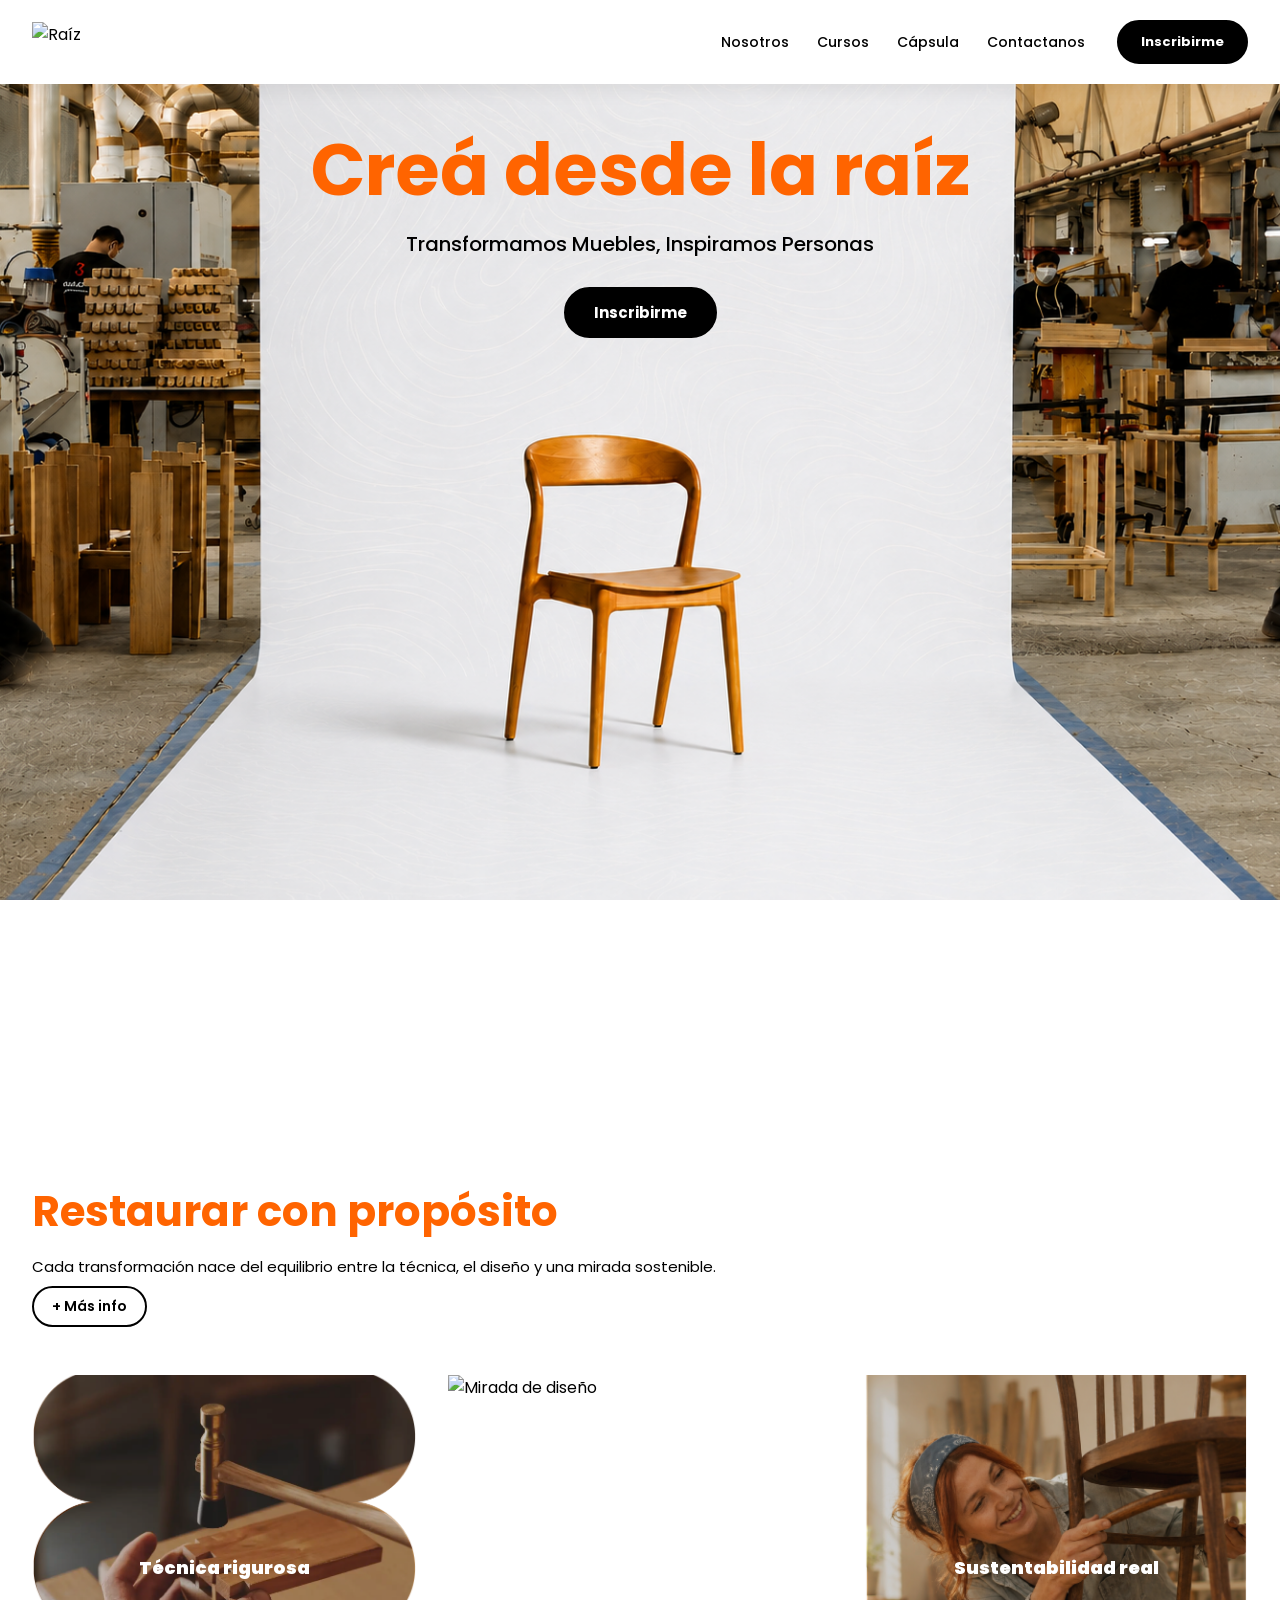
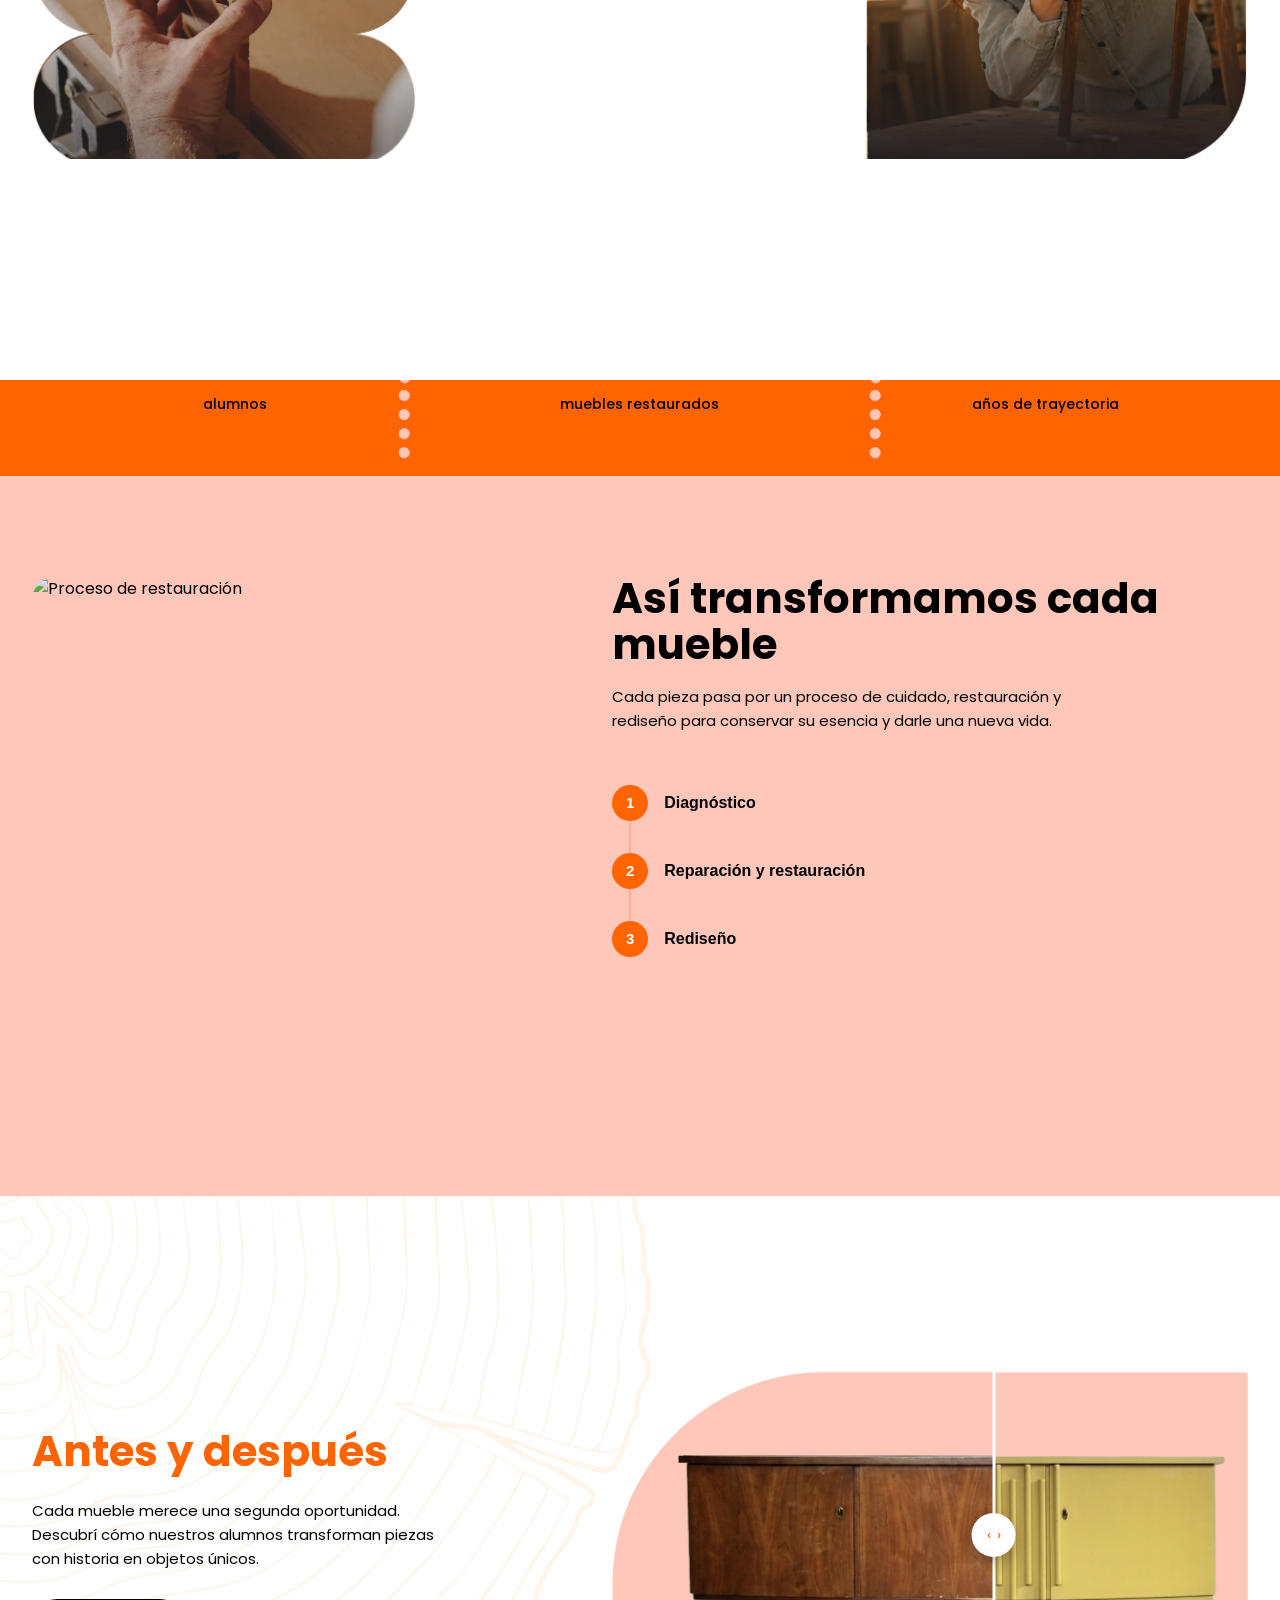
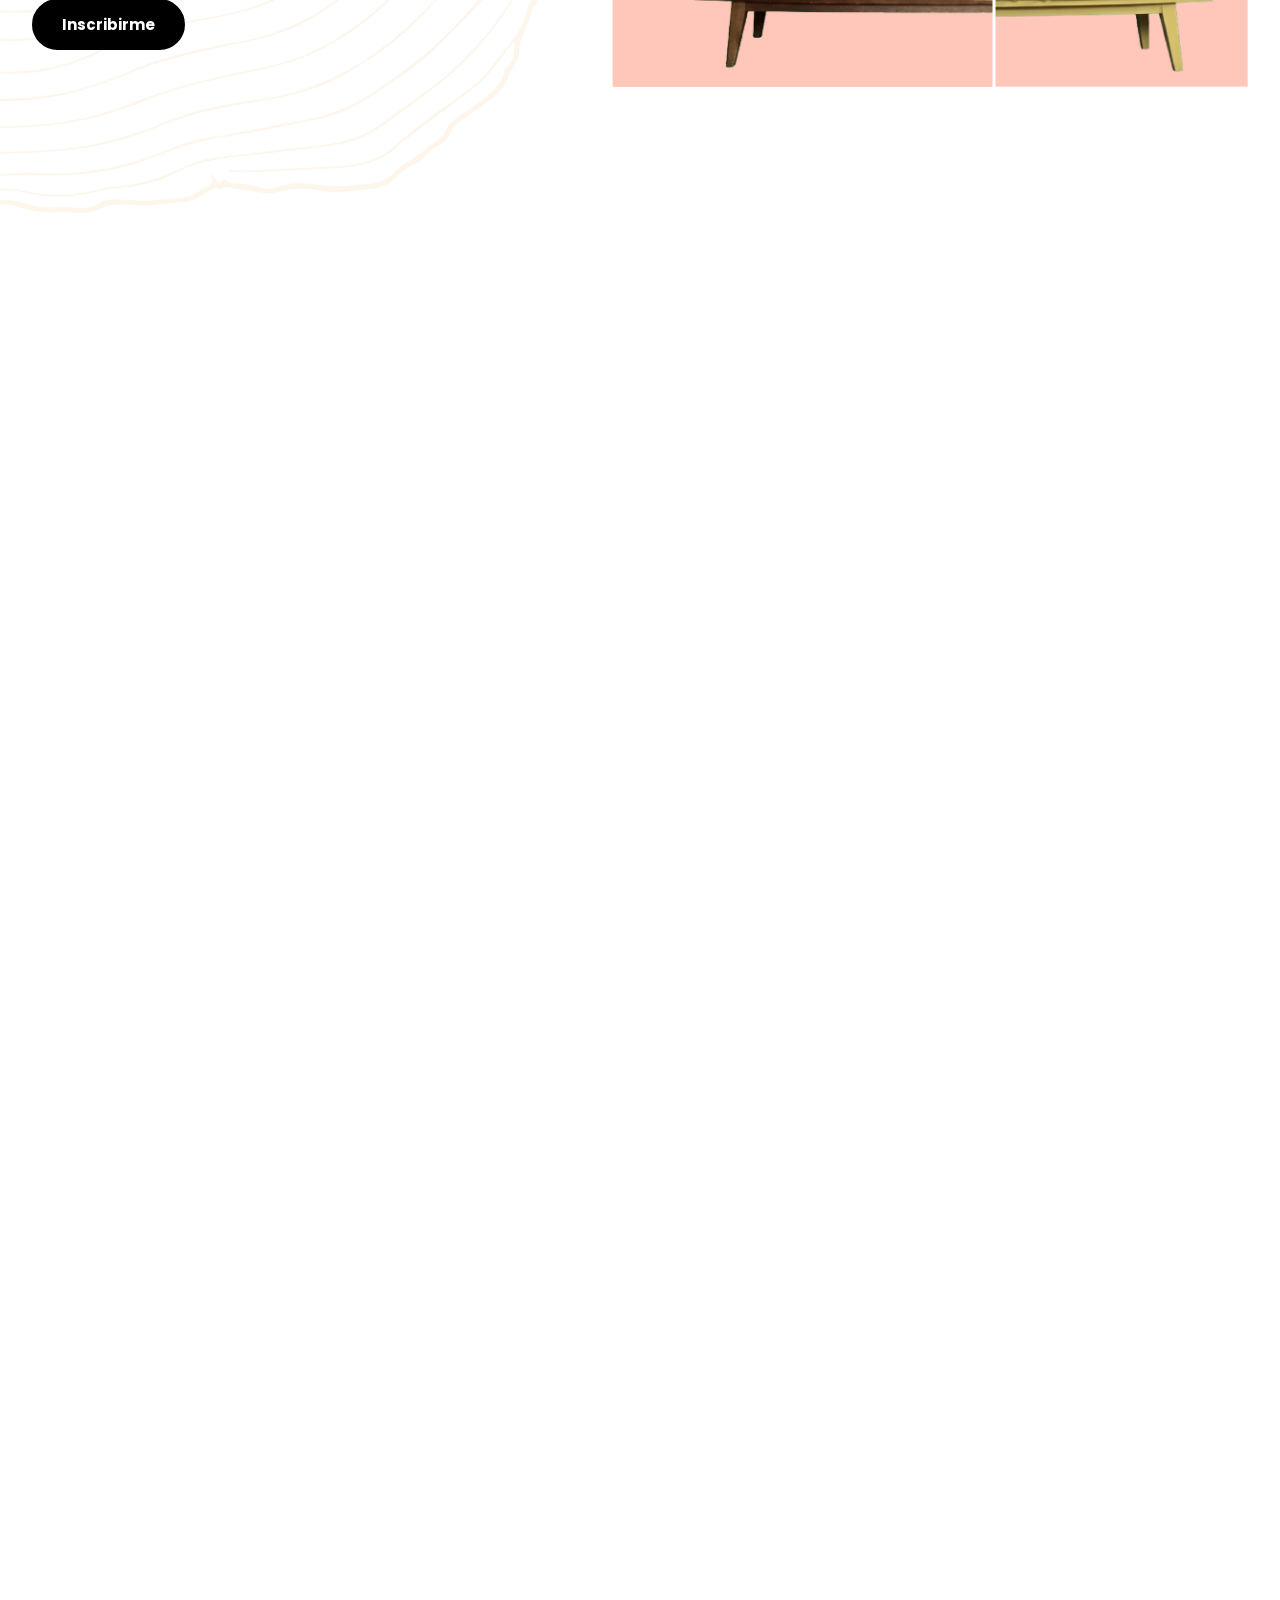
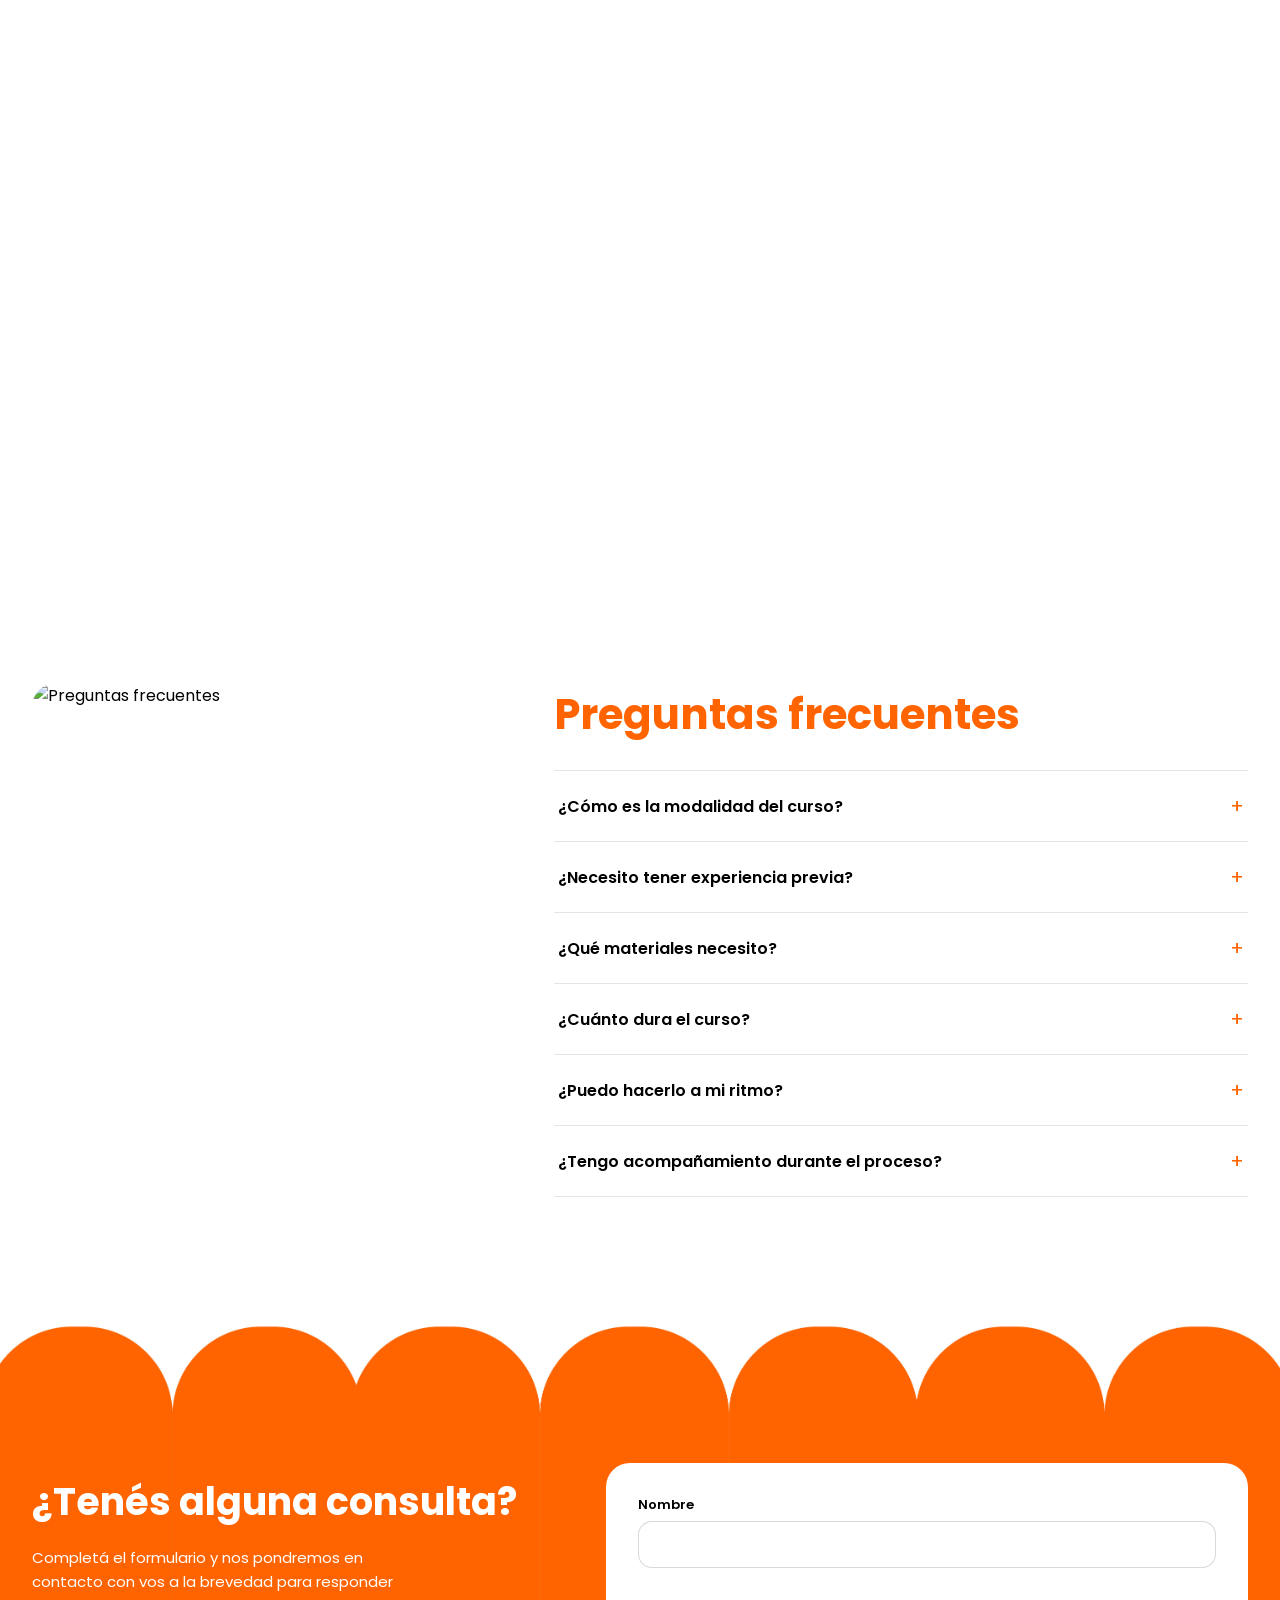
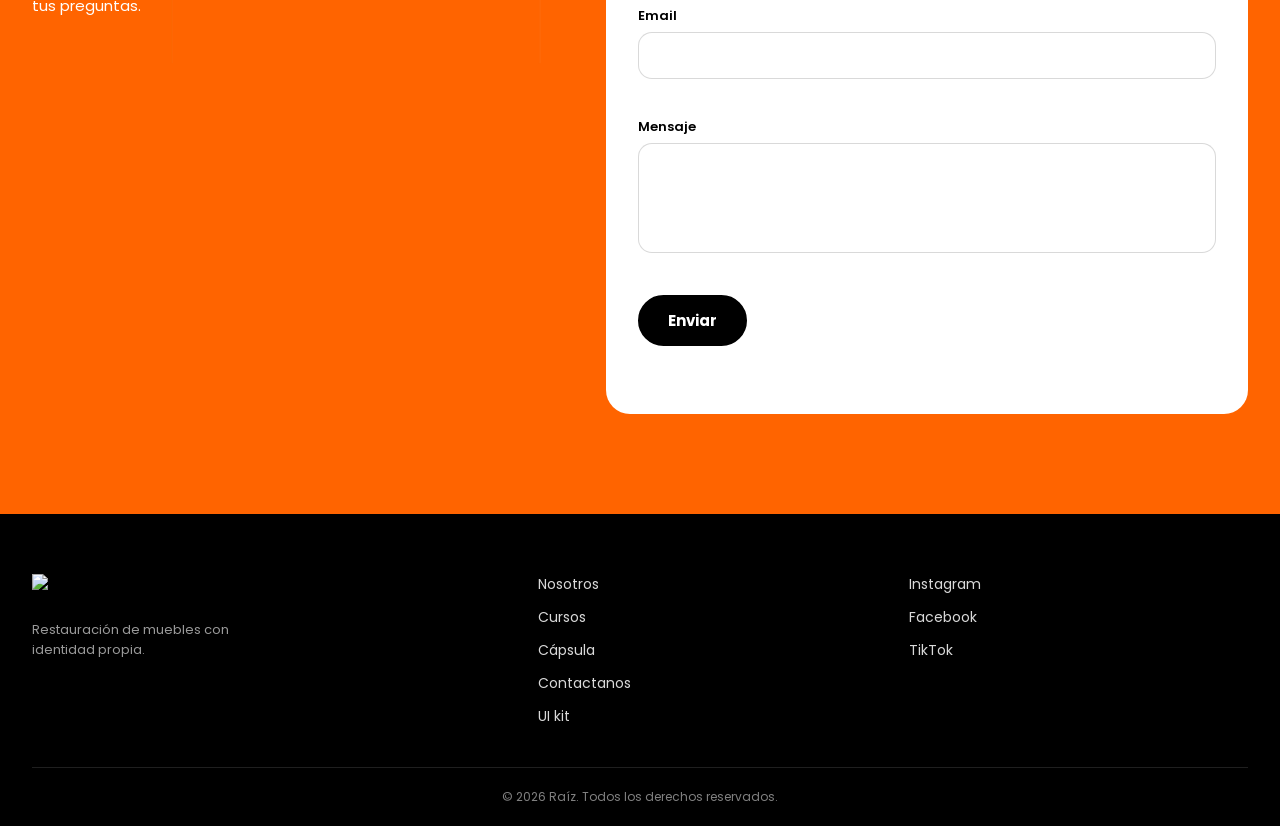
==== commit 1f1337c8: "Add files via upload" ====
--- a/index.html
+++ b/index.html
@@ -18,8 +18,8 @@
   <header class="header" id="header">
     <div class="header__inner">
       <!-- REEMPLAZAR: logo -->
-      <a href="#" class="header__logo">
-        <img src="assets/logo-23.png" alt="Raíz" class="header__logo-img">
+      <a href="index-v2.html" class="header__logo">
+        <img src="assets/logo-03.png" alt="Raíz" class="header__logo-img">
       </a>
 
       <div class="header__right">
@@ -51,74 +51,78 @@
     <a href="curso-principiantes.html" class="btn btn--primary mobile-menu__cta">Inscribirme</a>
   </div>
 
- <!-- ============ HERO ============ -->
-<!-- REEMPLAZAR: imagen de fondo del hero (desktop y mobile) -->
-<section
-  class="hero"
-  id="hero"
-  style="--bg-desktop: url('assets/fondos/hero-50.jpg'); --bg-mobile: url('assets/fondos/hero-58.jpg');"
->
-  <div class="hero__content">
-  <h1 class="hero__title" data-anim="fade">Creá desde la raíz</h1>
-  <p class="hero__tagline" data-anim="fade">Transformamos Muebles, Inspiramos Personas</p>
-  <a href="curso-principiantes.html" class="btn btn--primary hero__cta" data-anim="fade">Inscribirme</a>
-</div>
-</section>
-
-<div style="height: 40vh;" aria-hidden="true"></div>
+<div class="hero-wrapper">
+
+  <!-- ============ HERO ============ -->
+  <!-- REEMPLAZAR: imagen de fondo del hero (desktop y mobile) -->
+  <section
+    class="hero"
+    id="hero"
+    style="--bg-desktop: url('assets/fondos/chat1.png'); --bg-mobile: url('assets/fondos/fond-75.jpg');"
+  >
+    <div class="hero__content">
+      <h1 class="hero__title" data-anim="fade">Creá desde <span class="nowrap-mobile">la raíz</span></h1>
+      <p class="hero__tagline" data-anim="fade">Transformamos Muebles, <span class="nowrap-mobile">Inspiramos Personas</span></p>
+      <a href="curso-principiantes.html" class="btn btn--primary hero__cta" data-anim="fade">Inscribirme</a>
+    </div>
+  </section>
+
+  <div style="height: 40vh;" aria-hidden="true"></div>
 
   <!-- ============ NOSOTROS ============ -->
-<section
-  class="nosotros"
-  id="nosotros"
-  data-scroll-anim
-  style="
-    --bg-desktop: url('assets/fondos/nosotros-69.png');
-    --bg-mobile: url('assets/fondos/descrp-72.jpg');
-  "
->
-  <div class="nosotros__inner">
-
-    <div class="nosotros__text">
-      <h2 class="nosotros__title">Volver a las raíces</h2>
-      <!-- REEMPLAZAR: texto descriptivo de Nosotros -->
-      <p class="nosotros__desc">
-        Somos una comunidad creativa que enseña restauración de muebles, reciclaje y diseño
-        a través de cursos online pensados para quienes disfrutan crear con sus manos.
-      </p>
-
-      <div class="nosotros__chips">
-        <div class="nosotros__chip">
-          <!-- REEMPLAZAR: ícono -->
-          <img src="assets/icono-54.png" alt="" class="nosotros__chip-icon">
-          <strong class="nosotros__chip-text">Aprendé a tu ritmo</strong>
-        </div>
-        <div class="nosotros__chip">
-          <!-- REEMPLAZAR: ícono -->
-          <img src="assets/icono-86.png" alt="" class="nosotros__chip-icon">
-          <strong class="nosotros__chip-text">Creá con propósito</strong>
-        </div>
-        <div class="nosotros__chip">
-          <!-- REEMPLAZAR: ícono -->
-          <img src="assets/iconos-53.png" alt="" class="nosotros__chip-icon">
-          <strong class="nosotros__chip-text">Comunidad que inspira</strong>
-        </div>
-      </div>
-
-      <a href="curso-principiantes.html" class="btn btn--primary">Inscribirme</a>
-    </div>
-
-    <div class="nosotros__image-wrap">
-      <!-- REEMPLAZAR: imagen -->
-      <img
-        src="assets/fb-61.png"
-        alt="Restauración de muebles"
-        class="nosotros__image"
-      >
-    </div>
-
-  </div>
-</section>
+  <section
+    class="nosotros"
+    id="nosotros"
+    data-scroll-anim
+    style="
+      --bg-desktop: url('assets/fondos/nosotros-49.png');
+      --bg-mobile: url('assets/fondos/descrp-72.jpg');
+    "
+  >
+    <div class="nosotros__inner">
+
+      <div class="nosotros__text">
+        <h2 class="nosotros__title">Volver a las raíces</h2>
+        <!-- REEMPLAZAR: texto descriptivo de Nosotros -->
+        <p class="nosotros__desc">
+          Somos una comunidad creativa que enseña restauración de muebles, reciclaje y diseño
+          a través de cursos online pensados para quienes disfrutan crear con sus manos.
+        </p>
+
+        <div class="nosotros__chips">
+          <div class="nosotros__chip">
+            <!-- REEMPLAZAR: ícono -->
+            <img src="assets/icononegro-78.png" alt="" class="nosotros__chip-icon">
+            <strong class="nosotros__chip-text">Aprendé a tu ritmo</strong>
+          </div>
+          <div class="nosotros__chip">
+            <!-- REEMPLAZAR: ícono -->
+            <img src="assets/icononegro-76.png" alt="" class="nosotros__chip-icon">
+            <strong class="nosotros__chip-text">Creá con propósito</strong>
+          </div>
+          <div class="nosotros__chip">
+            <!-- REEMPLAZAR: ícono -->
+            <img src="assets/icononegro-75.png" alt="" class="nosotros__chip-icon">
+            <strong class="nosotros__chip-text">Comunidad que inspira</strong>
+          </div>
+        </div>
+
+        <a href="curso-principiantes.html" class="btn btn--primary">Inscribirme</a>
+      </div>
+
+      <div class="nosotros__image-wrap">
+        <!-- REEMPLAZAR: imagen -->
+        <img
+          src="assets/nosotros-47.png"
+          alt="Restauración de muebles"
+          class="nosotros__image"
+        >
+      </div>
+
+    </div>
+  </section>
+
+</div>
 
 <!-- ============ VOLVER A LAS RAÍCES (cards con flip) ============ -->
  <!-- REEMPLAZAR: imagen de fondo de la sección (desktop y mobile) -->
@@ -131,7 +135,7 @@
     <div class="raices__inner">
       <h2 class="raices__title">Restaurar con propósito</h2>
 <p class="raices__desc">Cada transformación nace del equilibrio entre la técnica, el diseño y una mirada sostenible.</p>
-<a href="#" class="btn btn--outline btn--sm raices__more">+ Más info</a>
+<a href="#" class="btn btn--outline btn--sm raices__more raices__more--dark">+ Más info</a>
 
 <div class="flip-grid">
 
@@ -161,7 +165,7 @@
       <div class="flip-card__inner">
         <div class="flip-card__face flip-card__face--front">
           <!-- REEMPLAZAR: imagen frente -->
-          <img src="assets/carddel-14.png" alt="Mirada de diseño" class="flip-card__img">
+          <img src="assets/carddel-11.png" alt="Mirada de diseño" class="flip-card__img">
           <div class="flip-card__front-text">
             <h3 class="flip-card__title">Mirada de diseño</h3>
           </div>
@@ -209,7 +213,7 @@
     class="stats"
     id="stats"
     data-scroll-anim
-   style="--bg-desktop: url('assets/fondos/cton-19.jpg'); --bg-mobile: url('assets/fondos/crono-34.jpg');"
+   style="--bg-desktop: url('assets/fondos/crono-16.jpg'); --bg-mobile: url('assets/fondos/cronomobil-23.jpg');"
   >
     <div class="stats__inner">
       <div class="stats__item">
@@ -239,7 +243,7 @@
     <div class="proceso__image-wrap">
       <!-- REEMPLAZAR: imagen por defecto (antes de abrir cualquier paso) -->
       <img
-        src="assets/pasos-85.png"
+        src="assets/pasos-64.png"
         alt="Proceso de restauración"
         class="proceso__image"
         id="procesoImage"
@@ -255,19 +259,19 @@
 
       <div class="proceso-steps" id="procesoSteps">
 
-        <div class="proceso-step" data-image="assets/pasos-82.png">
+        <div class="proceso-step" data-image="assets/pasos-61.png">
           <button class="proceso-step__header" aria-expanded="false">
             <span class="proceso-step__num">1</span>
             <span class="proceso-step__title">Diagnóstico</span>
           </button>
           <div class="proceso-step__panel">
             <div class="proceso-step__panel-inner">
-              <p>Evaluamos el estado del mueble para definir el mejor proceso de restauración.</p>
-            </div>
-          </div>
-        </div>
-
-        <div class="proceso-step" data-image="assets/pasos-83.png">
+              <p>Evaluamos el estado del mueble para definir el mejor proceso <span class="nowrap-mobile">de restauración</span>.</p>
+            </div>
+          </div>
+        </div>
+
+        <div class="proceso-step" data-image="assets/pasos-62.png">
           <button class="proceso-step__header" aria-expanded="false">
             <span class="proceso-step__num">2</span>
             <span class="proceso-step__title">Reparación y restauración</span>
@@ -279,14 +283,14 @@
           </div>
         </div>
 
-        <div class="proceso-step" data-image="assets/pasos-84.png">
+        <div class="proceso-step" data-image="assets/pasos-63.png">
           <button class="proceso-step__header" aria-expanded="false">
             <span class="proceso-step__num">3</span>
             <span class="proceso-step__title">Rediseño</span>
           </button>
           <div class="proceso-step__panel">
             <div class="proceso-step__panel-inner">
-              <p>Renovamos cada pieza con acabados y detalles que combinan historia y diseño contemporáneo.</p>
+              <p>Renovamos cada pieza con acabados y detalles que combinan historia y diseño&nbsp;contemporáneo.</p>
             </div>
           </div>
         </div>
@@ -342,7 +346,7 @@
   data-scroll-anim
   style="
     --bg-desktop: url('assets/fondos/curso-73-74.jpg');
-    --bg-mobile: url('assets/fondos/mobilcursos-77.jpg');
+    --bg-mobile: url('assets/fondos/mobilcursos-35.jpg');
   "
 >
   <div class="cursos__inner">
@@ -372,7 +376,7 @@
         </div>
         <div class="curso-card__body">
           <p class="curso-card__desc">
-            Desde cero y a tu ritmo, aprendé a restaurar muebles de madera con técnicas prácticas y acompañamiento paso a paso.
+            Aprendé a restaurar muebles de madera paso a paso, desde cero y a tu ritmo.
           </p>
           
           <div class="curso-card__footer">
@@ -396,9 +400,7 @@
         </div>
         <div class="curso-card__body">
           <p class="curso-card__desc">
-            Aprendé técnicas de restauración, reparación y acabado para
-            devolverles vida a muebles de madera y lograr resultados de
-            calidad profesional.
+            Dominá técnicas de restauración y acabados para lograr resultados profesionales.
           </p>
          
           <div class="curso-card__footer">
@@ -422,9 +424,7 @@
         </div>
         <div class="curso-card__body">
           <p class="curso-card__desc">
-            Aprendé a restaurar y renovar tapizados de sillas utilizando
-            técnicas prácticas, materiales adecuados y terminaciones de
-            calidad.
+            Aprendé a renovar tapizados de sillas con técnicas y acabados de calidad.
           </p>
           
           <div class="curso-card__footer">
@@ -441,7 +441,12 @@
   
   <!-- ============ TESTIMONIOS ============ -->
 <!-- REEMPLAZAR: imagen de fondo de la sección -->
-<section class="testimonios" id="testimonios" data-scroll-anim style="background-image: url('assets/fondos/testim-74.jpg');">
+<section
+  class="testimonios"
+  id="testimonios"
+  data-scroll-anim
+  style="--bg-desktop: url('assets/fondos/testim-74.jpg'); --testi-card-desktop: url('assets/testim-55.png'); --testi-card-mobile: url('assets/mobilsms-74.png');"
+>
   <div class="testimonios__inner">
     
     <h2 class="testimonios__title">Muebles renovados,<br>historias que continúan</h2>
@@ -456,23 +461,23 @@
       <div class="testimonios__track-container">
         <div class="testimonios__track" id="testiTrack">
 
-          <div class="testimonio-card" style="background-image: url('assets/testim-55.png');">
-  <p>"Llegué sin experiencia y terminé restaurando una cómoda antigua que tenía guardada mi familia desde hace años. Las clases son claras y el acompañamiento es excelente."</p>
+          <div class="testimonio-card">
+  <p>"Llegué sin experiencia y terminé restaurando una cómoda antigua que tenía guardada mi familia desde hace años. Las clases son claras y el acompañamiento <span class="nowrap-mobile">es excelente</span>."</p>
   <div class="testimonio-card__author">
     <strong>María G.</strong>
     <small>Alumna de Restauración Básica</small>
   </div>
 </div>
 
-<div class="testimonio-card" style="background-image: url('assets/testim-55.png');">
-  <p>"Lo que más me gustó fue aprender técnicas profesionales que realmente se usan en el oficio. Hoy realizo trabajos por encargo gracias a lo aprendido en el curso."</p>
+<div class="testimonio-card">
+  <p>"Lo que más me gustó fue aprender técnicas profesionales que realmente se usan en el oficio. Hoy realizo trabajos por encargo gracias a lo aprendido en <span class="nowrap-mobile">el curso</span>."</p>
   <div class="testimonio-card__author">
     <strong>Javier R.</strong>
     <small>Restauración para Avanzados</small>
   </div>
 </div>
 
-<div class="testimonio-card" style="background-image: url('assets/testim-55.png');">
+<div class="testimonio-card">
   <p>"Las explicaciones paso a paso y las prácticas me dieron mucha confianza. Recomiendo el curso a cualquiera que quiera iniciarse en la restauración."</p>
   <div class="testimonio-card__author">
     <strong>Lucía M.</strong>
@@ -480,23 +485,23 @@
   </div>
 </div>
 
-<div class="testimonio-card" style="background-image: url('assets/testim-55.png');">
-  <p>"Restauré una mesa de roble que pensé que no tenía solución. Aprendí sobre lijado, reparación y acabados de una manera muy práctica."</p>
+<div class="testimonio-card">
+  <p>"Restauré una mesa de roble que pensé que no tenía solución. Aprendí sobre lijado, reparación y acabados de una manera muy&nbsp;práctica."</p>
   <div class="testimonio-card__author">
     <strong>Carlos A.</strong>
     <small>Restauración para Avanzados</small>
   </div>
 </div>
 
-<div class="testimonio-card" style="background-image: url('assets/testim-55.png');">
-  <p>"Además de aprender un oficio, descubrí una actividad que disfruto muchísimo. El ambiente de las clases es muy agradable y motivador."</p>
+<div class="testimonio-card">
+  <p>"Además de aprender un oficio, descubrí una actividad que disfruto muchísimo.&nbsp;El ambiente de las clases es muy agradable y&nbsp;motivador."</p>
   <div class="testimonio-card__author">
     <strong>Ana P.</strong>
     <small>Tapicería de Sillas</small>
   </div>
 </div>
 
-<div class="testimonio-card" style="background-image: url('assets/testim-55.png');">
+<div class="testimonio-card">
   <p>"La calidad del contenido superó mis expectativas. Cada módulo está bien organizado y permite avanzar incluso si nunca trabajaste con madera."</p>
   <div class="testimonio-card__author">
     <strong>Federico S.</strong>
@@ -585,7 +590,7 @@
       </div>
     </div>
   </div>
-  <div class="capsula__slide" style="background-image: url('assets/carrusel-47.jpg');">
+  <div class="capsula__slide" style="background-image: url('assets/carrusel-77.jpg');">
     <div class="capsula__slide-overlay">
       <div class="capsula__slide-info">
         <strong>Martín López</strong>
@@ -593,7 +598,7 @@
       </div>
     </div>
   </div>
-  <div class="capsula__slide" style="background-image: url('assets/carrusel-48.jpg');">
+  <div class="capsula__slide" style="background-image: url('assets/carrusel-01.jpg');">
     <div class="capsula__slide-overlay">
       <div class="capsula__slide-info">
         <strong>Valentina Fernández</strong>
@@ -638,7 +643,7 @@
       <div class="faq__image-wrap">
         <!-- REEMPLAZAR: imagen por defecto de FAQ (antes de abrir cualquier pregunta) -->
         <img
-          src="assets/preg-22.png"
+          src="assets/preg-17.png"
           alt="Preguntas frecuentes"
           class="faq__image"
           id="faqImage"
@@ -650,7 +655,7 @@
 
         <div class="accordion" id="accordionFaq">
 
-          <div class="accordion__item" data-image="assets/preg-08.png">
+          <div class="accordion__item" data-image="assets/preg-05.png">
             <button class="accordion__header" aria-expanded="false">
               <span>¿Cómo es la modalidad del curso?</span>
               <span class="accordion__icon">+</span>
@@ -663,7 +668,7 @@
             </div>
           </div>
 
-          <div class="accordion__item" data-image="assets/preg-09.png">
+          <div class="accordion__item" data-image="assets/preg-06.png">
             <button class="accordion__header" aria-expanded="false">
               <span>¿Necesito tener experiencia previa?</span>
               <span class="accordion__icon">+</span>
@@ -675,19 +680,19 @@
             </div>
           </div>
 
-          <div class="accordion__item" data-image="assets/preg-10.png">
+          <div class="accordion__item" data-image="assets/preg-07.png">
             <button class="accordion__header" aria-expanded="false">
               <span>¿Qué materiales necesito?</span>
               <span class="accordion__icon">+</span>
             </button>
             <div class="accordion__panel">
               <div class="accordion__panel-inner">
-                <p>Te compartimos una lista de materiales básicos, fáciles de conseguir, antes de empezar.</p>
+                <p>Te compartimos una lista de materiales básicos, fáciles de conseguir, antes <span class="nowrap-mobile">de empezar</span>.</p>
               </div>
             </div>
           </div>
 
-          <div class="accordion__item" data-image="assets/preg-11.png">
+          <div class="accordion__item" data-image="assets/preg-08.png">
             <button class="accordion__header" aria-expanded="false">
               <span>¿Cuánto dura el curso?</span>
               <span class="accordion__icon">+</span>
@@ -699,7 +704,7 @@
             </div>
           </div>
 
-          <div class="accordion__item" data-image="assets/preg-12.png">
+          <div class="accordion__item" data-image="assets/preg-09.png">
             <button class="accordion__header" aria-expanded="false">
               <span>¿Puedo hacerlo a mi ritmo?</span>
               <span class="accordion__icon">+</span>
@@ -711,13 +716,9 @@
             </div>
           </div>
 
-       
-
-        
-
-          <div class="accordion__item" data-image="assets/preg-13.png">
+          <div class="accordion__item" data-image="assets/preg-10.png">
             <button class="accordion__header" aria-expanded="false">
-              <span>¿Tengo acompañamiento durante el proceso?</span>
+              <span>¿Tengo acompañamiento durante <span class="nowrap-mobile">el proceso</span>?</span>
               <span class="accordion__icon">+</span>
             </button>
             <div class="accordion__panel">
@@ -740,7 +741,7 @@
   class="contacto"
   id="contacto"
   data-scroll-anim
-  style="--bg-desktop: url('assets/fondos/contc-75-75.jpg'); --bg-mobile: url('assets/fondos/mobiltestim-79.jpg');"
+  style="--bg-desktop: url('assets/fondos/contact-57.jpg'); --bg-mobile: url('assets/fondos/mobiltestim-79.jpg');"
 >
     <div class="contacto__inner">
 
@@ -787,7 +788,7 @@
 
       <div class="footer__brand">
         <!-- REEMPLAZAR: logo (mismo archivo que el header) -->
-        <img src="assets/logo-23.png" alt="Raíz" class="footer__logo-img">
+        <img src="assets/logo-03.png" alt="Raíz" class="footer__logo-img">
         <p class="footer__tagline">Restauración de muebles con identidad propia.</p>
       </div>
 
@@ -796,7 +797,7 @@
         <a href="#cursos" class="footer__link">Cursos</a>
         <a href="#capsula" class="footer__link">Cápsula</a>
         <a href="#contacto" class="footer__link">Contactanos</a>
-         <a href="#" class="footer__link">UI kit</a>
+        <a href="ui-kit.html" class="footer__link">UI kit</a>
       </nav>
 
       <div class="footer__social">
--- a/styles-v2.css
+++ b/styles-v2.css
@@ -246,6 +246,8 @@
   align-self: flex-start;
   margin-top: 12px;
 }
+
+
 
 /* ==========================================================================
    HERO
@@ -269,7 +271,7 @@
 @media (max-width: 768px) {
   .hero {
     background-image: var(--bg-mobile);
-    height: 90vh;
+    
   }
 }
 
@@ -304,7 +306,7 @@
 .hero__tagline {
   font-size: clamp(16px, 2vw, 20px);
   font-weight: 500;
-  color: var(--naranja);
+  color: var(--negro);
 }
 
 .hero__cta {
@@ -312,11 +314,9 @@
 }
 
 @media (max-width:768px){
-
   .hero__cta{
-      margin-top: 140px;
-  }
-
+    margin-top: 24px;
+  }
 }
 
 /* Estados iniciales para la animación de entrada (controlada por JS) */
@@ -341,6 +341,8 @@
   transform: translate(0, 0);
   transition: opacity 0.8s ease, transform 0.8s ease;
 }
+
+
 
 /* ==========================================================================
    ANIMACIÓN AL SCROLL (secciones genéricas)
@@ -364,6 +366,7 @@
   z-index: 2;
   will-change: transform;
   padding: 100px 32px;
+  border-radius: 60px 60px 0 0;
   background-image: var(--bg-desktop);
   background-size: cover;
   background-position: center;
@@ -371,11 +374,9 @@
 }
 
 @media (max-width: 768px) {
-
   .nosotros {
     background-image: var(--bg-mobile);
   }
-
 }
 
 .nosotros__inner {
@@ -385,6 +386,13 @@
   grid-template-columns: 1.1fr 0.9fr;
   gap: 60px;
   align-items: start;
+}
+
+@media (max-width: 860px) {
+  .nosotros__inner {
+    grid-template-columns: 1fr;
+    gap: 32px;
+  }
 }
 
 .nosotros__label {
@@ -434,6 +442,7 @@
   display: flex;
   align-items: center;
   justify-content: space-between;
+  text-align: left;
 }
 
 .accordion__icon {
@@ -441,6 +450,9 @@
   font-weight: 400;
   color: var(--naranja);
   transition: transform 0.3s ease;
+.accordion__header span:first-child {
+  text-align: left;
+}
 }
 
 .accordion__item--active .accordion__icon {
@@ -465,7 +477,7 @@
   max-width: 100%;
   border-radius: var(--radius);
   overflow: hidden;
-  aspect-ratio: 4 / 5;
+  aspect-ratio: 4 / 4;
 }
 
 .nosotros__image {
@@ -511,6 +523,20 @@
 @media (max-width: 480px) {
   .nosotros__chips {
     flex-direction: column;
+  }
+}
+
+/* ── MOBILE: apilar imagen y texto ── */
+@media (max-width: 860px) {
+  .nosotros__inner {
+    grid-template-columns: 1fr;
+    gap: 32px;
+  }
+}
+
+@media (max-width: 860px) {
+  .nosotros__image-wrap {
+    aspect-ratio: 4 / 3;
   }
 }
 
@@ -562,6 +588,16 @@
   margin-bottom: 48px;
 }
 
+.raices__more--dark {
+  border-color: var(--negro);
+  color: var(--negro);
+}
+
+.raices__more--dark:hover {
+  border-color: var(--naranja);
+  color: var(--naranja);
+}
+
 .flip-grid {
   display: grid;
   grid-template-columns: repeat(3, 1fr);
@@ -617,9 +653,7 @@
 .flip-card__title {
   color: var(--blanco);
   font-size: 18px;
-  /* El peso 900 (Black) ya se aplica solo por la regla global de h3... 
-     espera, h3 está en Bold (700) por la regla global — por eso lo forzamos acá */
-  font-weight: 900;
+  font-weight: 900 !important;
 }
 
 
@@ -657,6 +691,7 @@
   color: var(--negro);
   font-size: 14px;
   line-height: 1.6;
+  font-weight: 700 !important;
 }
 
 /* ==========================================================================
@@ -706,11 +741,7 @@
   background-color: var(--rosa);
 }
 
-@media (max-width: 768px) {
-  .proceso {
-    background-image: var(--bg-mobile);
-  }
-}
+
 
 .proceso__inner {
   max-width: 1280px;
@@ -724,7 +755,7 @@
 .proceso__image-wrap {
   border-radius: var(--radius);
   overflow: hidden;
-  aspect-ratio: 4 / 5;
+  aspect-ratio: 4 / 4;
 }
 
 .proceso__image {
@@ -742,124 +773,7 @@
   font-size: clamp(28px, 4vw, 42px);
   font-weight: 700;
   color: var(--negro);
-  margin-bottom: 16px;
-}
-
-.proceso__subtitle {
-  font-size: 15px;
-  line-height: 1.6;
-  color: var(--negro);
-  margin-bottom: 40px;
-  max-width: 480px;
-}
-
-/* --- Pasos numerados conectados por una línea --- */
-.proceso-steps {
-  position: relative;
-}
-
-.proceso-steps::before {
-  content: '';
-  position: absolute;
-  left: 17px;
-  top: 30px;
-  bottom: 30px;
-  width: 2px;
-  background: rgba(255, 125, 65, 0.3);
-}
-
-.proceso-step {
-  position: relative;
-  margin-bottom: 8px;
-}
-
-.proceso-step__header {
-  width: 100%;
-  background: none;
-  border: none;
-  cursor: pointer;
-  display: flex;
-  align-items: center;
-  gap: 16px;
-  padding: 12px 0;
-  text-align: left;
-  position: relative;
-  z-index: 1;
-}
-
-.proceso-step__num {
-  flex-shrink: 0;
-  width: 36px;
-  height: 36px;
-  border-radius: 50%;
-  background: var(--naranja);
-  color: var(--blanco);
-  font-weight: 700;
-  font-size: 15px;
-  display: flex;
-  align-items: center;
-  justify-content: center;
-}
-
-.proceso-step__title {
-  font-size: 16px;
-  font-weight: 600;
-  color: var(--negro);
-}
-
-.proceso-step__panel {
-  max-height: 0;
-  overflow: hidden;
-  transition: max-height 0.35s ease;
-}
-
-.proceso-step__panel-inner {
-  padding: 0 0 16px 52px;
-  font-size: 14px;
-  line-height: 1.6;
-  color: var(--negro);
-}
-
-/* ==========================================================================
-   ASÍ TRANSFORMAMOS CADA MUEBLE
-   ========================================================================== */
-.proceso {
-  padding: 100px 32px;
-  background-color: var(--rosa);
-}
-
-
-
-.proceso__inner {
-  max-width: 1280px;
-  margin: 0 auto;
-  display: grid;
-  grid-template-columns: 0.9fr 1.1fr;
-  gap: 60px;
-  align-items: start;
-}
-
-.proceso__image-wrap {
-  border-radius: var(--radius);
-  overflow: hidden;
-  aspect-ratio: 4 / 5;
-}
-
-.proceso__image {
-  width: 100%;
-  height: 100%;
-  object-fit: cover;
-  transition: opacity 0.35s ease;
-}
-
-.proceso__image--fading {
-  opacity: 0;
-}
-
-.proceso__title {
-  font-size: clamp(28px, 4vw, 42px);
-  font-weight: 700;
-  color: var(--negro);
+  line-height: 1.1;
   margin-bottom: 16px;
 }
 
@@ -1030,6 +944,14 @@
 @media (max-width: 768px) {
   .ba {
     background-image: var(--bg-mobile);
+  }
+
+  .ba-slider {
+    background-color: var(--blanco);
+  }
+
+  .ba-slider__img {
+    object-fit: contain;
   }
 }
  
@@ -1112,6 +1034,21 @@
   flex-shrink: 0;
 }
 
+/* ── MOBILE: que no se corte la imagen ── */
+@media (max-width: 768px) {
+  .ba {
+    background-image: var(--bg-mobile);
+  }
+
+  .ba-slider {
+    background-color: var(--blanco);
+  }
+
+  .ba-slider__img {
+    object-fit: contain;
+  }
+}
+
 /* ==========================================================================
    CURSOS
    ========================================================================== */
@@ -1156,7 +1093,7 @@
 }
 
 .cursos__subtitle {
-  color: var(--negro);
+  color: var(--blanco);
   max-width: 680px;
   margin: 0 0 8px;
 }
@@ -1382,10 +1319,17 @@
   padding: 28px 24px;
   font-size: 14px;
   background-color: var(--blanco);
+  background-image: var(--testi-card-desktop);
   background-size: cover;
   background-position: center;
   background-repeat: no-repeat;
   box-sizing: border-box;
+}
+
+@media (max-width: 700px) {
+  .testimonio-card {
+    background-image: var(--testi-card-mobile);
+  }
 }
 
 
@@ -1679,7 +1623,7 @@
   top: calc(var(--header-height) + 24px);
   border-radius: var(--radius);
   overflow: hidden;
-  aspect-ratio: 3 / 4;
+  aspect-ratio: 3 / 3.5;
 }
 
 @media (max-width: 860px) {
@@ -1727,6 +1671,7 @@
 .contacto__inner {
   max-width: 1280px;
   margin: 0 auto;
+  margin-top: 40px;
   display: grid;
   grid-template-columns: 0.9fr 1.1fr;
   gap: 48px;
@@ -1751,7 +1696,7 @@
 .contacto__desc {
   font-size: 15px;
   line-height: 1.6;
-  color: var(--negro);
+  color: var(--blanco);
   max-width: 380px;
 }
 
@@ -1920,7 +1865,7 @@
   max-width: 85%;
   border-radius: var(--radius);
   overflow: hidden;
-  aspect-ratio: 4 / 5;
+  aspect-ratio: 4 / 4;
 }
 
   .stats__inner {
@@ -2084,3 +2029,9 @@
   font-family: 'Poppins', sans-serif !important;
   font-weight: 400 !important;
 }
+
+@media (max-width: 768px) {
+  .nowrap-mobile {
+    white-space: nowrap;
+  }
+}
